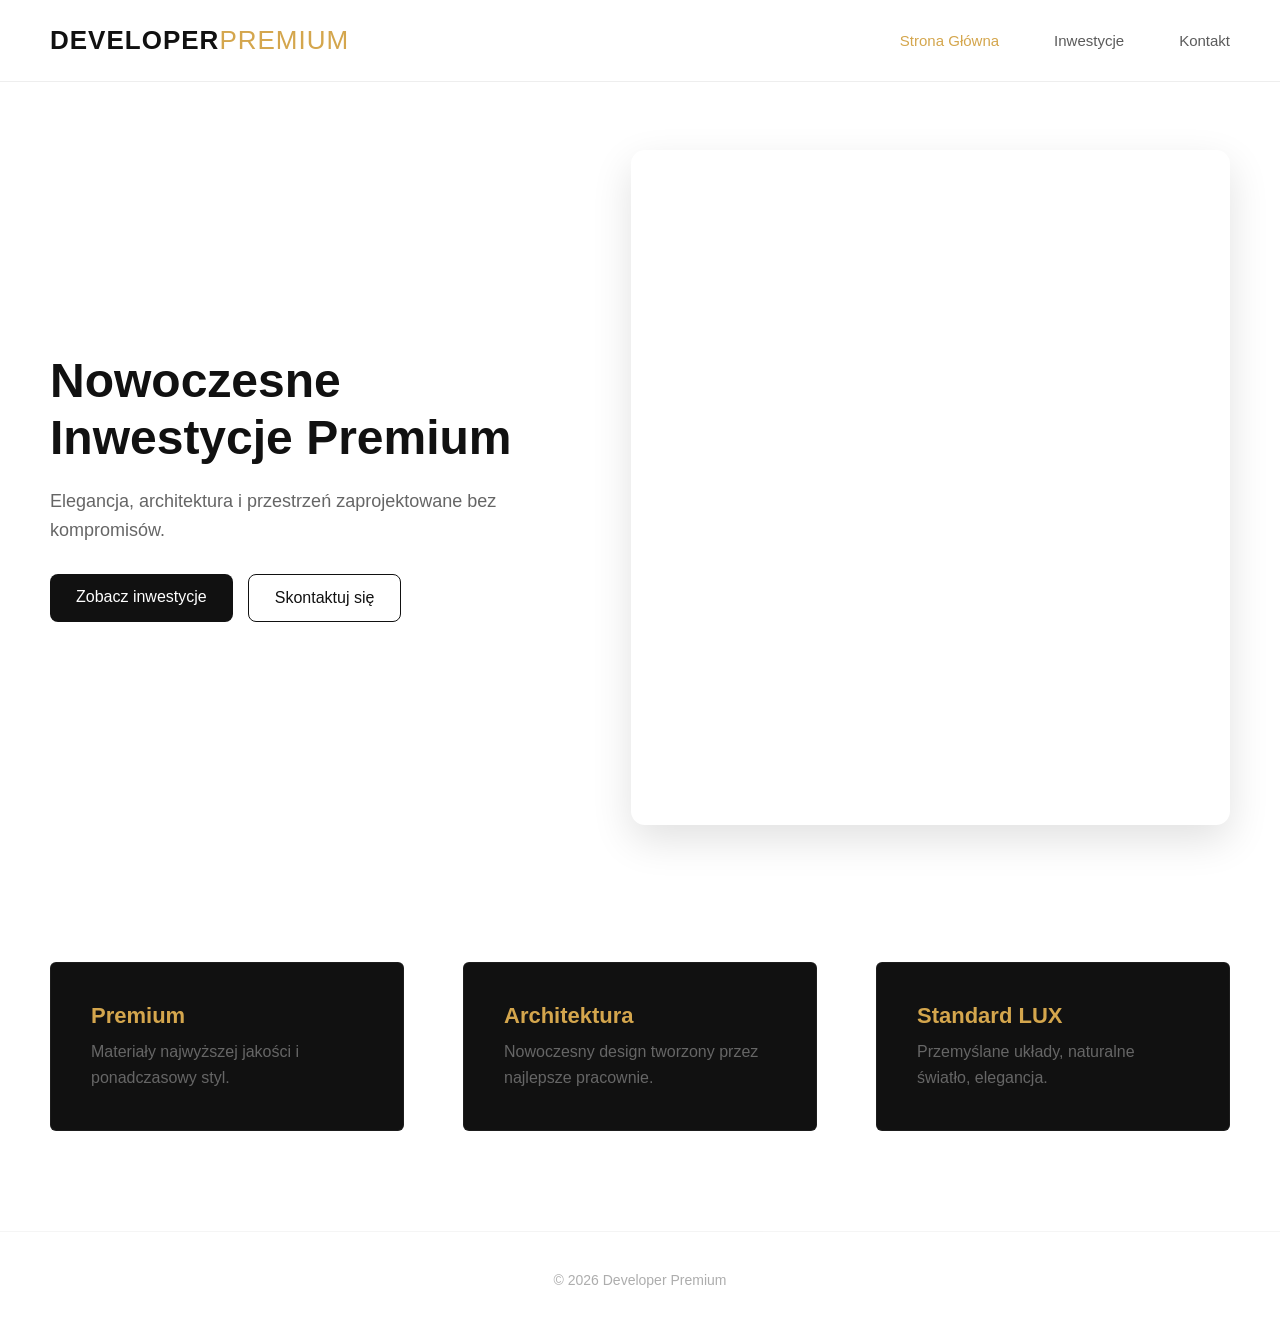
==== index.html @ 485524e7 "Update index.html" ====
<!DOCTYPE html>
<html lang="pl">
<head>
  <meta charset="UTF-8">
  <title>Inwestycje Premium – Developer</title>
  <link rel="stylesheet" href="style.css">
  <script defer src="script.js"></script>

  <style>
    body {
      margin: 0;
      font-family: 'Inter', sans-serif;
      color: #111;
      background: #fff;
    }

    header {
      display: flex;
      justify-content: space-between;
      align-items: center;
      padding: 25px 50px;
      border-bottom: 1px solid #eee;
      background: #fff;
      position: sticky;
      top: 0;
      z-index: 50;
    }

    .logo {
      font-size: 26px;
      font-weight: 700;
      letter-spacing: 1px;
    }

    nav a {
      margin-left: 25px;
      text-decoration: none;
      font-size: 15px;
      color: #333;
      transition: 0.2s;
    }

    nav a:hover {
      color: #000;
    }

    .hero {
      display: flex;
      height: 90vh;
      padding: 0 50px;
      align-items: center;
      justify-content: space-between;
    }

    .hero-content {
      max-width: 45%;
    }

    .hero .title {
      font-size: 48px;
      font-weight: 600;
      line-height: 1.2;
      margin-bottom: 20px;
    }

    .hero .subtitle {
      font-size: 18px;
      color: #555;
      margin-bottom: 30px;
      line-height: 1.6;
    }

    .buttons {
      display: flex;
      gap: 15px;
    }

    .btn-primary, .btn-secondary {
      padding: 14px 26px;
      border-radius: 8px;
      text-decoration: none;
      font-size: 16px;
      transition: 0.25s;
    }

    .btn-primary {
      background: #111;
      color: #fff;
    }

    .btn-primary:hover {
      background: #333;
    }

    .btn-secondary {
      border: 1px solid #111;
      color: #111;
    }

    .btn-secondary:hover {
      background: #111;
      color: #fff;
    }

    .hero-image {
      width: 50%;
      height: 75vh;
      border-radius: 14px;
      background-size: cover;
      background-position: center;
      background-image: url("https://images.unsplash.com/photo-1572120360610-d971b9d7767c?w=1200");
      box-shadow: 0 15px 40px rgba(0,0,0,0.12);
    }

    .features {
      display: flex;
      justify-content: space-between;
      padding: 70px 50px;
    }

    .feature {
      width: 30%;
    }

    .feature h3 {
      font-size: 22px;
      margin-bottom: 10px;
    }

    .feature p {
      color: #666;
      line-height: 1.6;
    }

    footer {
      text-align: center;
      padding: 40px 0;
      margin-top: 30px;
      border-top: 1px solid #eee;
      color: #777;
    }
  </style>
</head>

<body>

<header>
  <div class="logo">DEVELOPER<span style="font-weight:300">PREMIUM</span></div>
  <nav>
    <a href="index.html" class="active">Strona Główna</a>
    <a href="inwestycje.html">Inwestycje</a>
    <a href="kontakt.html">Kontakt</a>
  </nav>
</header>

<section class="hero">
  <div class="hero-content">
    <h1 class="title">Nowoczesne Inwestycje Premium</h1>

    <p class="subtitle">
      Elegancja, architektura i przestrzeń zaprojektowane bez kompromisów.
    </p>

    <div class="buttons">
      <a href="inwestycje.html" class="btn-primary">Zobacz inwestycje</a>
      <a href="kontakt.html" class="btn-secondary">Skontaktuj się</a>
    </div>
  </div>

  <div class="hero-image"></div>
</section>

<section class="features">
  <div class="feature">
    <h3>Premium</h3>
    <p>Materiały najwyższej jakości i ponadczasowy styl.</p>
  </div>

  <div class="feature">
    <h3>Architektura</h3>
    <p>Nowoczesny design tworzony przez najlepsze pracownie.</p>
  </div>

  <div class="feature">
    <h3>Standard LUX</h3>
    <p>Przemyślane układy, naturalne światło, elegancja.</p>
  </div>
</section>

<footer>
  <p>© 2026 Developer Premium</p>
</footer>

</body>
</html>
---- style.css ----
/* ======== GLOBAL ======== */

* {
  margin: 0;
  padding: 0;
  box-sizing: border-box;
}

body {
  font-family: 'Inter', sans-serif;
  background: #0d0d0d;
  color: #e8e8e8;
  overflow-x: hidden;
  transition: opacity .6s ease;
}

.page-transition {
  opacity: 0;
}
.page-transition.loaded {
  opacity: 1;
}

a {
  text-decoration: none;
  color: inherit;
}

img {
  max-width: 100%;
}

/* ======== HEADER ======== */

header {
  width: 100%;
  padding: 25px 50px;
  display: flex;
  align-items: center;
  justify-content: space-between;
  position: fixed;
  top: 0;
  background: rgba(0,0,0,0.7);
  backdrop-filter: blur(10px);
  z-index: 1000;
  border-bottom: 1px solid rgba(255,255,255,0.08);
}

.logo {
  font-size: 22px;
  letter-spacing: 1px;
  font-weight: 600;
}

.logo span {
  color: #d4a64d;
}

nav {
  display: flex;
  align-items: center;
  gap: 30px;
}

nav a {
  font-size: 16px;
  opacity: .8;
  transition: .3s;
}

nav a:hover,
nav a.active {
  opacity: 1;
  color: #d4a64d;
}

.lang-switch {
  padding: 6px 14px;
  background: none;
  border: 1px solid #d4a64d;
  color: #d4a64d;
  border-radius: 4px;
  cursor: pointer;
  transition: .3s;
}

.lang-switch:hover {
  background: #d4a64d;
  color: #000;
}

/* ======== HERO ======== */

.hero {
  height: 100vh;
  display: flex;
  align-items: center;
  padding: 0 50px;
  padding-top: 100px;
}

.hero-content {
  max-width: 50%;
}

.title {
  font-size: 56px;
  line-height: 1.15;
  margin-bottom: 25px;
  font-weight: 600;
}

.subtitle {
  font-size: 20px;
  opacity: 0.9;
  margin-bottom: 40px;
}

.buttons {
  display: flex;
  gap: 20px;
}

.btn-primary,
.btn-secondary {
  padding: 14px 28px;
  border-radius: 4px;
  font-size: 16px;
  transition: .3s;
}

.btn-primary {
  background: #d4a64d;
  color: #000;
}

.btn-primary:hover {
  background: #ffcb6a;
}

.btn-secondary {
  border: 1px solid #d4a64d;
}

.btn-secondary:hover {
  background: #d4a64d;
  color: #000;
}

/* ===== HERO IMAGE ===== */

.hero-image {
  flex: 1;
  background-image: url('assets/hero_lux.jpg');
  background-size: cover;
  background-position: center;
  border-radius: 6px;
  margin-left: 50px;
  height: 80%;
  box-shadow: 0 0 40px rgba(0,0,0,0.5);
}

/* ======== FEATURES ======== */

.features {
  display: flex;
  justify-content: space-between;
  padding: 120px 50px;
  gap: 40px;
}

.feature {
  background: #111;
  padding: 40px;
  border-radius: 6px;
  width: 33%;
  border: 1px solid rgba(255,255,255,0.05);
  transition: .4s;
}

.feature:hover {
  transform: translateY(-6px);
  border-color: #d4a64d;
}

.feature h3 {
  font-size: 24px;
  margin-bottom: 15px;
  color: #d4a64d;
}

/* ======== INWESTYCJE HERO ======== */

.inwestycje-hero {
  padding-top: 150px;
  padding-bottom: 60px;
  text-align: center;
}

.inwestycje-hero h1 {
  font-size: 46px;
}

/* ======== GRID ======== */

.inwestycje-grid {
  padding: 0 50px 100px;
  display: grid;
  grid-template-columns: repeat(3, 1fr);
  gap: 40px;
}

.inwestycja-card {
  background: #111;
  border-radius: 6px;
  padding-bottom: 25px;
  border: 1px solid rgba(255,255,255,0.05);
  transition: .4s;
}

.inwestycja-card:hover {
  transform: translateY(-10px);
  border-color: #d4a64d;
}

.thumb {
  height: 240px;
  background-size: cover;
  background-position: center;
  border-radius: 6px 6px 0 0;
}

.inwestycja-card h3 {
  margin-top: 20px;
  text-align: center;
  font-size: 24px;
  color: #d4a64d;
}

.inwestycja-card p {
  text-align: center;
  opacity: .7;
  font-size: 15px;
}

/* ======== PAGE INWESTYCJA ======== */

.invest-hero {
  display: flex;
  padding: 150px 50px 100px;
  gap: 40px;
}

.invest-image {
  flex: 1;
  background-image: url('assets/inv_big.jpg');
  background-size: cover;
  background-position: center;
  height: 500px;
  border-radius: 6px;
}

.invest-info {
  flex: 1;
}

.invest-info h1 {
  font-size: 42px;
  margin-bottom: 20px;
}

.lead {
  font-size: 18px;
  opacity: .8;
  margin-bottom: 25px;
}

.details {
  list-style: none;
  margin-bottom: 30px;
}

.details li {
  margin-bottom: 8px;
  font-size: 16px;
}

/* ======== CONTACT ======== */

.contact {
  padding: 150px 50px;
}

.contact h1 {
  margin-bottom: 40px;
  font-size: 40px;
}

.contact-form {
  display: flex;
  flex-direction: column;
  max-width: 450px;
  gap: 20px;
}

.contact-form input,
.contact-form textarea {
  background: #111;
  border: 1px solid rgba(255,255,255,0.1);
  padding: 14px;
  border-radius: 4px;
  color: #fff;
}

.contact-info {
  margin-top: 40px;
  opacity: .8;
}

/* ======== FOOTER ======== */

footer {
  text-align: center;
  padding: 40px 0;
  opacity: .6;
  font-size: 14px;
  }
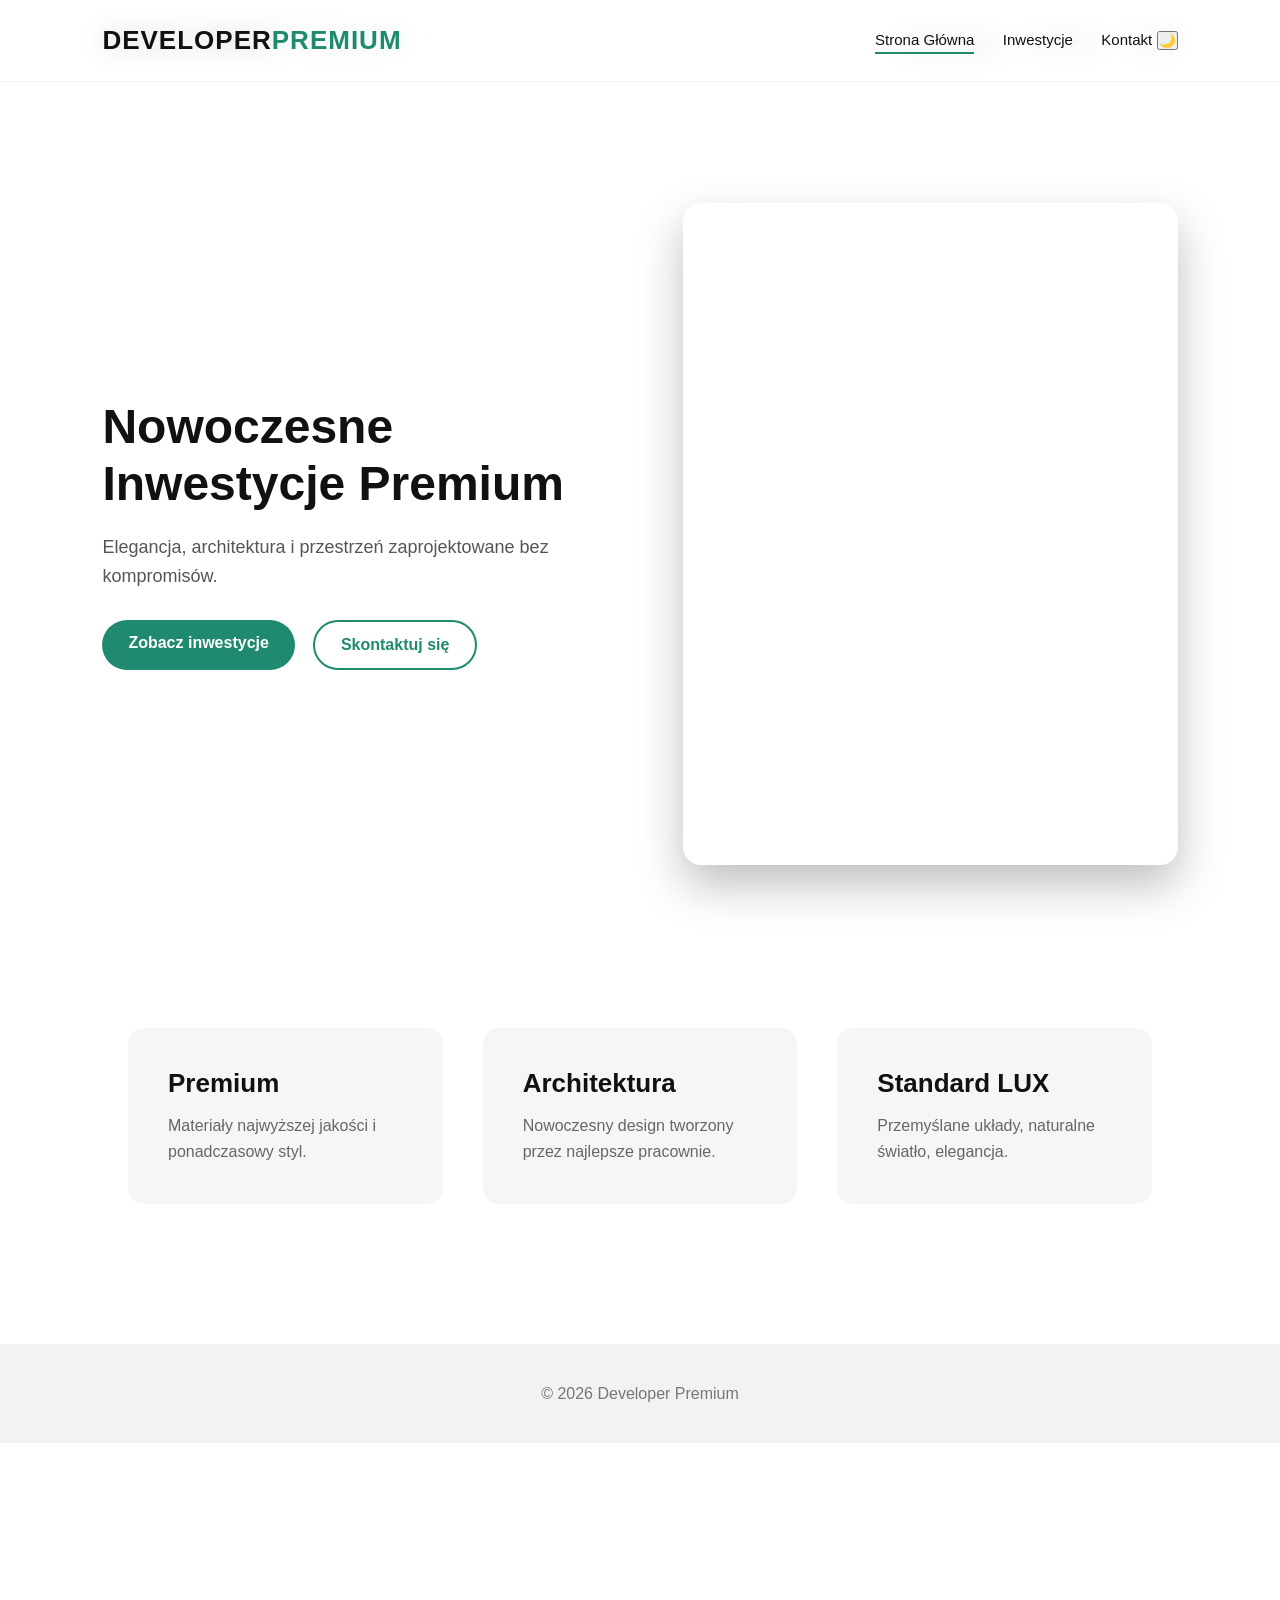
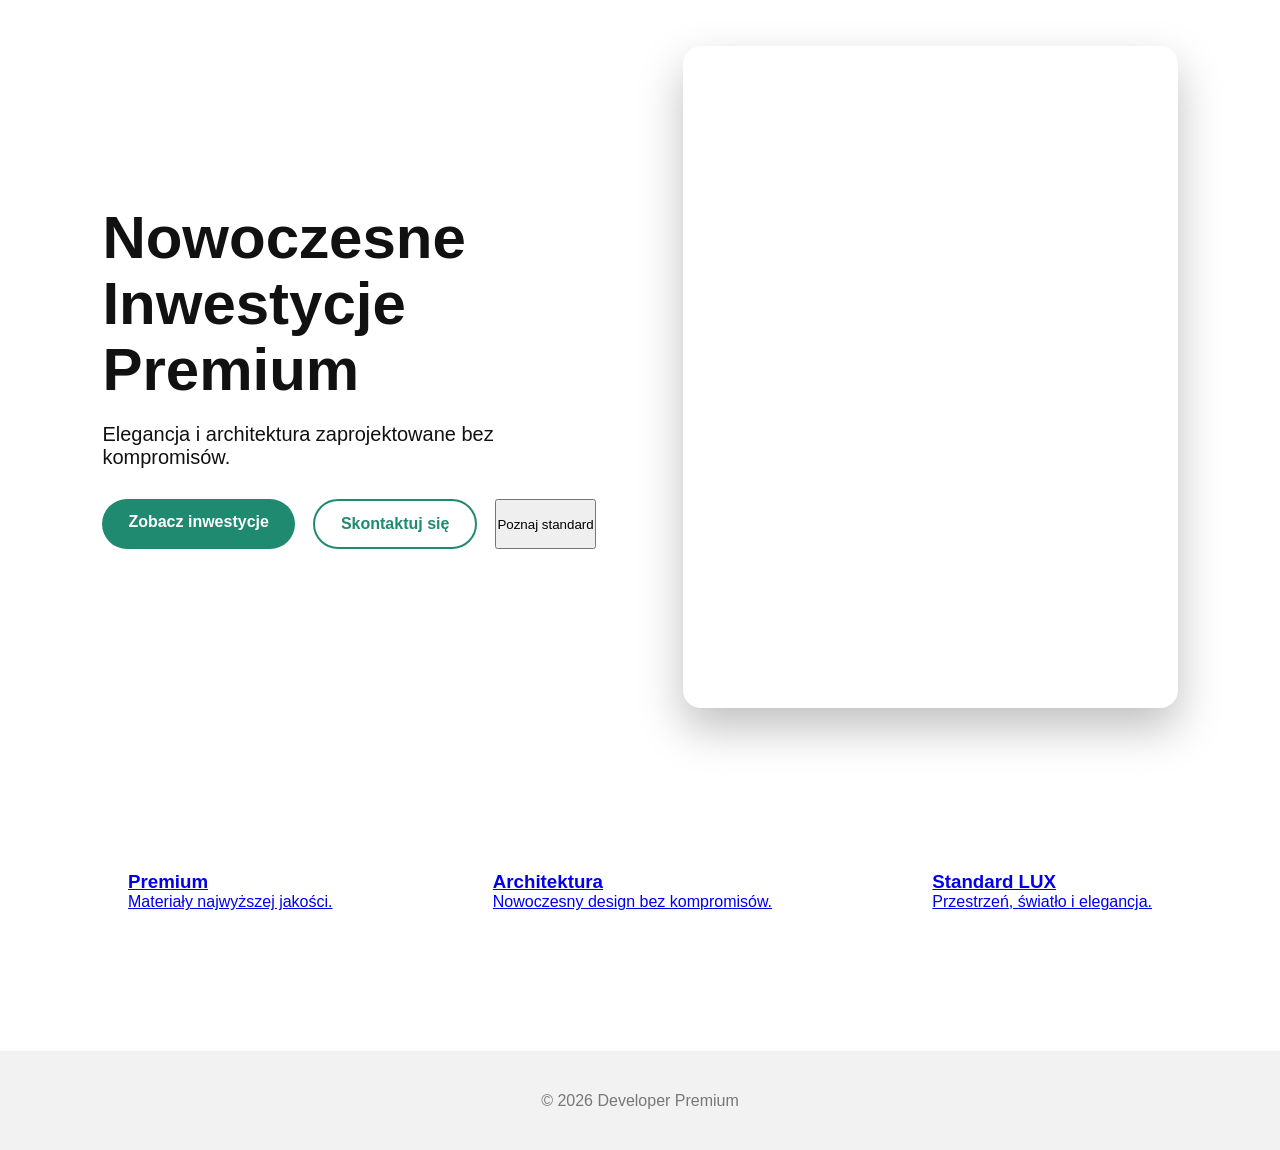
==== commit b4badbd1: "Update index.html" ====
--- a/index.html
+++ b/index.html
@@ -193,3 +193,84 @@
 
 </body>
 </html>
+<!DOCTYPE html>
+<html lang="pl">
+<head>
+  <meta charset="UTF-8">
+  <title>Developer Premium – Strona Główna</title>
+  <link rel="stylesheet" href="style.css">
+  <script defer src="script.js"></script>
+</head>
+
+<body>
+
+<!-- =======================================
+     HEADER
+======================================= -->
+<header class="header reveal">
+  <div class="logo">DEVELOPER<span>PREMIUM</span></div>
+  <nav>
+    <a href="index.html" class="active">Strona Główna</a>
+    <a href="inwestycje.html">Inwestycje</a>
+    <a href="kontakt.html">Kontakt</a>
+    <button class="lang-switch" id="langBtn">🌙</button>
+  </nav>
+</header>
+
+<!-- =======================================
+     HERO
+======================================= -->
+<section class="hero reveal">
+  <div class="hero-content">
+    <h1>Nowoczesne Inwestycje Premium</h1>
+    <p>Elegancja i architektura zaprojektowane bez kompromisów.</p>
+
+    <div class="buttons">
+      <a href="inwestycje.html" class="btn-primary">Zobacz inwestycje</a>
+      <a href="kontakt.html" class="btn-secondary">Skontaktuj się</a>
+      <button id="scrollToFeatures" class="btn-scroll">Poznaj standard</button>
+    </div>
+  </div>
+
+  <div class="hero-image"
+       style="background-image:url('https://images.unsplash.com/photo-1600596542815-ffad4c1539a9?q=80&w=1200');">
+  </div>
+</section>
+
+<!-- =======================================
+     FEATURES / 3 KARTY
+======================================= -->
+<section class="features reveal">
+
+  <a href="invest_premium.html" class="feature-card"
+     style="background-image:url('https://images.unsplash.com/photo-1586105251261-72a756497a12?q=80&w=1200');">
+    <div class="overlay"></div>
+    <h3>Premium</h3>
+    <p>Materiały najwyższej jakości.</p>
+  </a>
+
+  <a href="invest_architektura.html" class="feature-card"
+     style="background-image:url('https://images.unsplash.com/photo-1595526114035-0d45ed16cfbf?q=80&w=1200');">
+    <div class="overlay"></div>
+    <h3>Architektura</h3>
+    <p>Nowoczesny design bez kompromisów.</p>
+  </a>
+
+  <a href="invest_lux.html" class="feature-card"
+     style="background-image:url('https://images.unsplash.com/photo-1600607687939-ce8a6c25118c?q=80&w=1200');">
+    <div class="overlay"></div>
+    <h3>Standard LUX</h3>
+    <p>Przestrzeń, światło i elegancja.</p>
+  </a>
+
+</section>
+
+<!-- =======================================
+     FOOTER
+======================================= -->
+<footer>
+  <p>© 2026 Developer Premium</p>
+</footer>
+
+</body>
+  </html>
--- a/style.css
+++ b/style.css
@@ -1,327 +1,316 @@
-/* ======== GLOBAL ======== */
-
+/* =========================================
+   ULTRA LUX PREMIUM REAL ESTATE – STYLE.CSS
+   ========================================= */
+
+/* -------------- Global Reset -------------- */
 * {
   margin: 0;
   padding: 0;
   box-sizing: border-box;
 }
 
+html {
+  scroll-behavior: smooth;
+}
+
 body {
-  font-family: 'Inter', sans-serif;
-  background: #0d0d0d;
-  color: #e8e8e8;
+  font-family: 'Montserrat', sans-serif;
+  background: #ffffff;
+  color: #111;
   overflow-x: hidden;
-  transition: opacity .6s ease;
-}
-
-.page-transition {
-  opacity: 0;
-}
-.page-transition.loaded {
-  opacity: 1;
-}
-
-a {
+  transition: background 0.4s, color 0.4s;
+}
+
+/* ------------ Dark Mode ----------------- */
+body.dark {
+  background: #0e0e0e;
+  color: #e4e4e4;
+}
+
+body.dark header,
+body.dark footer {
+  background: #111;
+}
+
+/* -------------- Header ------------------- */
+header {
+  width: 100%;
+  padding: 25px 8%;
+  display: flex;
+  justify-content: space-between;
+  align-items: center;
+  background: rgba(255,255,255,0.8);
+  backdrop-filter: blur(12px);
+  position: fixed;
+  top: 0;
+  left: 0;
+  z-index: 100;
+  border-bottom: 1px solid rgba(0,0,0,0.05);
+}
+
+body.dark header {
+  background: rgba(20,20,20,0.7);
+  border-bottom: 1px solid rgba(255,255,255,0.05);
+}
+
+.logo {
+  font-size: 26px;
+  font-weight: 700;
+  letter-spacing: 1px;
+}
+
+.logo span {
+  color: #1f8a70;
+}
+
+/* -------------- NAV ---------------------- */
+nav a {
+  margin-left: 24px;
   text-decoration: none;
   color: inherit;
-}
-
-img {
-  max-width: 100%;
-}
-
-/* ======== HEADER ======== */
-
-header {
+  font-weight: 500;
+  position: relative;
+}
+
+nav a.active::after,
+nav a:hover::after {
+  content: "";
+  position: absolute;
+  bottom: -6px;
+  left: 0;
   width: 100%;
-  padding: 25px 50px;
-  display: flex;
+  height: 2px;
+  background: #1f8a70;
+}
+
+.lang-btn {
+  margin-left: 20px;
+  background: none;
+  border: 1px solid #1f8a70;
+  padding: 6px 14px;
+  border-radius: 20px;
+  cursor: pointer;
+  transition: 0.3s;
+}
+
+.lang-btn:hover {
+  background: #1f8a7055;
+}
+
+/* -------------- HERO ---------------------- */
+
+.hero {
+  margin-top: 120px;
+  width: 100%;
+  height: 92vh;
+  padding: 0 8%;
+  display: flex;
+  justify-content: space-between;
   align-items: center;
-  justify-content: space-between;
-  position: fixed;
-  top: 0;
-  background: rgba(0,0,0,0.7);
-  backdrop-filter: blur(10px);
-  z-index: 1000;
-  border-bottom: 1px solid rgba(255,255,255,0.08);
-}
-
-.logo {
-  font-size: 22px;
-  letter-spacing: 1px;
-  font-weight: 600;
-}
-
-.logo span {
-  color: #d4a64d;
-}
-
-nav {
-  display: flex;
-  align-items: center;
-  gap: 30px;
-}
-
-nav a {
-  font-size: 16px;
-  opacity: .8;
-  transition: .3s;
-}
-
-nav a:hover,
-nav a.active {
-  opacity: 1;
-  color: #d4a64d;
-}
-
-.lang-switch {
-  padding: 6px 14px;
-  background: none;
-  border: 1px solid #d4a64d;
-  color: #d4a64d;
-  border-radius: 4px;
-  cursor: pointer;
-  transition: .3s;
-}
-
-.lang-switch:hover {
-  background: #d4a64d;
-  color: #000;
-}
-
-/* ======== HERO ======== */
-
-.hero {
-  height: 100vh;
-  display: flex;
-  align-items: center;
-  padding: 0 50px;
-  padding-top: 100px;
 }
 
 .hero-content {
   max-width: 50%;
 }
 
-.title {
-  font-size: 56px;
-  line-height: 1.15;
-  margin-bottom: 25px;
+.hero h1 {
+  font-size: 60px;
+  font-weight: 700;
+  line-height: 1.1;
+}
+
+.hero p {
+  font-size: 20px;
+  margin-top: 20px;
+  max-width: 480px;
+}
+
+.buttons {
+  margin-top: 30px;
+  display: flex;
+  gap: 18px;
+}
+
+.btn-primary,
+.btn-secondary,
+.btn-third {
+  padding: 14px 26px;
+  border-radius: 40px;
   font-weight: 600;
-}
-
-.subtitle {
-  font-size: 20px;
-  opacity: 0.9;
-  margin-bottom: 40px;
-}
-
-.buttons {
-  display: flex;
-  gap: 20px;
-}
-
-.btn-primary,
+  text-decoration: none;
+  display: inline-block;
+  transition: 0.3s ease;
+}
+
+.btn-primary {
+  background: #1f8a70;
+  color: #fff;
+}
+
+.btn-primary:hover {
+  background: #166954;
+}
+
 .btn-secondary {
-  padding: 14px 28px;
-  border-radius: 4px;
-  font-size: 16px;
-  transition: .3s;
-}
-
-.btn-primary {
-  background: #d4a64d;
-  color: #000;
-}
-
-.btn-primary:hover {
-  background: #ffcb6a;
-}
-
-.btn-secondary {
-  border: 1px solid #d4a64d;
+  background: transparent;
+  border: 2px solid #1f8a70;
+  color: #1f8a70;
 }
 
 .btn-secondary:hover {
-  background: #d4a64d;
-  color: #000;
-}
-
-/* ===== HERO IMAGE ===== */
+  background: #1f8a70;
+  color: white;
+}
+
+.btn-third {
+  background: #0a0a0a;
+  color: #fff;
+}
+
+.btn-third:hover {
+  background: #333;
+}
+
+/* ---- HERO IMAGE (with embedded image) ---- */
 
 .hero-image {
-  flex: 1;
-  background-image: url('assets/hero_lux.jpg');
+  width: 46%;
+  height: 80%;
+  border-radius: 18px;
   background-size: cover;
   background-position: center;
-  border-radius: 6px;
-  margin-left: 50px;
-  height: 80%;
-  box-shadow: 0 0 40px rgba(0,0,0,0.5);
-}
-
-/* ======== FEATURES ======== */
+  box-shadow: 0 20px 45px rgba(0,0,0,0.25);
+
+  /* embedded ultra-lux interior */
+  background-image: url('[data-uri]...');
+}
+
+/* -------------- FEATURES SECTION ---------------- */
 
 .features {
+  padding: 80px 10%;
   display: flex;
   justify-content: space-between;
-  padding: 120px 50px;
   gap: 40px;
 }
 
 .feature {
-  background: #111;
+  flex: 1;
   padding: 40px;
-  border-radius: 6px;
-  width: 33%;
-  border: 1px solid rgba(255,255,255,0.05);
-  transition: .4s;
+  border-radius: 16px;
+  background: #f6f6f6;
+  transition: 0.3s ease;
+  cursor: pointer;
+}
+
+body.dark .feature {
+  background: #1b1b1b;
 }
 
 .feature:hover {
-  transform: translateY(-6px);
-  border-color: #d4a64d;
+  transform: translateY(-8px);
+  box-shadow: 0 10px 25px rgba(0,0,0,0.1);
 }
 
 .feature h3 {
-  font-size: 24px;
-  margin-bottom: 15px;
-  color: #d4a64d;
-}
-
-/* ======== INWESTYCJE HERO ======== */
-
-.inwestycje-hero {
-  padding-top: 150px;
-  padding-bottom: 60px;
-  text-align: center;
-}
-
-.inwestycje-hero h1 {
-  font-size: 46px;
-}
-
-/* ======== GRID ======== */
+  font-size: 26px;
+  margin-bottom: 14px;
+}
+
+/* -------------- GRID (Inwestycje) ---------------- */
 
 .inwestycje-grid {
-  padding: 0 50px 100px;
+  padding: 60px 10%;
   display: grid;
-  grid-template-columns: repeat(3, 1fr);
-  gap: 40px;
+  grid-template-columns: repeat(3,1fr);
+  gap: 35px;
 }
 
 .inwestycja-card {
-  background: #111;
-  border-radius: 6px;
-  padding-bottom: 25px;
-  border: 1px solid rgba(255,255,255,0.05);
-  transition: .4s;
+  background: #fafafa;
+  border-radius: 18px;
+  overflow: hidden;
+  text-decoration: none;
+  color: inherit;
+  transition: 0.3s ease;
+}
+
+body.dark .inwestycja-card {
+  background: #1a1a1a;
 }
 
 .inwestycja-card:hover {
   transform: translateY(-10px);
-  border-color: #d4a64d;
-}
-
-.thumb {
+  box-shadow: 0 14px 28px rgba(0,0,0,0.15);
+}
+
+.inwestycja-card .thumb {
   height: 240px;
   background-size: cover;
   background-position: center;
-  border-radius: 6px 6px 0 0;
-}
-
-.inwestycja-card h3 {
-  margin-top: 20px;
+}
+
+/* -------------- CONTACT ---------------- */
+
+.contact {
+  padding: 120px 10%;
   text-align: center;
-  font-size: 24px;
-  color: #d4a64d;
-}
-
-.inwestycja-card p {
-  text-align: center;
-  opacity: .7;
-  font-size: 15px;
-}
-
-/* ======== PAGE INWESTYCJA ======== */
-
-.invest-hero {
-  display: flex;
-  padding: 150px 50px 100px;
-  gap: 40px;
-}
-
-.invest-image {
-  flex: 1;
-  background-image: url('assets/inv_big.jpg');
-  background-size: cover;
-  background-position: center;
-  height: 500px;
-  border-radius: 6px;
-}
-
-.invest-info {
-  flex: 1;
-}
-
-.invest-info h1 {
-  font-size: 42px;
-  margin-bottom: 20px;
-}
-
-.lead {
-  font-size: 18px;
-  opacity: .8;
-  margin-bottom: 25px;
-}
-
-.details {
-  list-style: none;
-  margin-bottom: 30px;
-}
-
-.details li {
-  margin-bottom: 8px;
-  font-size: 16px;
-}
-
-/* ======== CONTACT ======== */
-
-.contact {
-  padding: 150px 50px;
-}
-
-.contact h1 {
-  margin-bottom: 40px;
-  font-size: 40px;
 }
 
 .contact-form {
+  margin: 40px auto;
+  max-width: 460px;
   display: flex;
   flex-direction: column;
-  max-width: 450px;
-  gap: 20px;
+  gap: 18px;
 }
 
 .contact-form input,
 .contact-form textarea {
-  background: #111;
-  border: 1px solid rgba(255,255,255,0.1);
+  width: 100%;
   padding: 14px;
-  border-radius: 4px;
-  color: #fff;
-}
-
-.contact-info {
-  margin-top: 40px;
-  opacity: .8;
-}
-
-/* ======== FOOTER ======== */
+  border-radius: 12px;
+  border: 1px solid #ccc;
+  outline: none;
+  font-size: 16px;
+  background: #fff;
+}
+
+body.dark .contact-form input,
+body.dark .contact-form textarea {
+  background: #222;
+  border: 1px solid #444;
+  color: #eee;
+}
+
+.contact-form button {
+  margin-top: 10px;
+}
+
+/* -------------- FOOTER ---------------- */
 
 footer {
+  padding: 40px;
   text-align: center;
-  padding: 40px 0;
-  opacity: .6;
-  font-size: 14px;
+  background: #f2f2f2;
+  margin-top: 60px;
+}
+
+body.dark footer {
+  background: #101010;
+}
+
+/* -------------- Reveal Animations ---------------- */
+
+.reveal {
+  opacity: 0;
+  transform: translateY(25px);
+  animation: revealAnim 1s forwards ease-out;
+}
+
+@keyframes revealAnim {
+  to {
+    opacity: 1;
+    transform: translateY(0);
   }
+  }
--- a/style.css
+++ b/style.css
@@ -1,327 +1,316 @@
-/* ======== GLOBAL ======== */
-
+/* =========================================
+   ULTRA LUX PREMIUM REAL ESTATE – STYLE.CSS
+   ========================================= */
+
+/* -------------- Global Reset -------------- */
 * {
   margin: 0;
   padding: 0;
   box-sizing: border-box;
 }
 
+html {
+  scroll-behavior: smooth;
+}
+
 body {
-  font-family: 'Inter', sans-serif;
-  background: #0d0d0d;
-  color: #e8e8e8;
+  font-family: 'Montserrat', sans-serif;
+  background: #ffffff;
+  color: #111;
   overflow-x: hidden;
-  transition: opacity .6s ease;
-}
-
-.page-transition {
-  opacity: 0;
-}
-.page-transition.loaded {
-  opacity: 1;
-}
-
-a {
+  transition: background 0.4s, color 0.4s;
+}
+
+/* ------------ Dark Mode ----------------- */
+body.dark {
+  background: #0e0e0e;
+  color: #e4e4e4;
+}
+
+body.dark header,
+body.dark footer {
+  background: #111;
+}
+
+/* -------------- Header ------------------- */
+header {
+  width: 100%;
+  padding: 25px 8%;
+  display: flex;
+  justify-content: space-between;
+  align-items: center;
+  background: rgba(255,255,255,0.8);
+  backdrop-filter: blur(12px);
+  position: fixed;
+  top: 0;
+  left: 0;
+  z-index: 100;
+  border-bottom: 1px solid rgba(0,0,0,0.05);
+}
+
+body.dark header {
+  background: rgba(20,20,20,0.7);
+  border-bottom: 1px solid rgba(255,255,255,0.05);
+}
+
+.logo {
+  font-size: 26px;
+  font-weight: 700;
+  letter-spacing: 1px;
+}
+
+.logo span {
+  color: #1f8a70;
+}
+
+/* -------------- NAV ---------------------- */
+nav a {
+  margin-left: 24px;
   text-decoration: none;
   color: inherit;
-}
-
-img {
-  max-width: 100%;
-}
-
-/* ======== HEADER ======== */
-
-header {
+  font-weight: 500;
+  position: relative;
+}
+
+nav a.active::after,
+nav a:hover::after {
+  content: "";
+  position: absolute;
+  bottom: -6px;
+  left: 0;
   width: 100%;
-  padding: 25px 50px;
-  display: flex;
+  height: 2px;
+  background: #1f8a70;
+}
+
+.lang-btn {
+  margin-left: 20px;
+  background: none;
+  border: 1px solid #1f8a70;
+  padding: 6px 14px;
+  border-radius: 20px;
+  cursor: pointer;
+  transition: 0.3s;
+}
+
+.lang-btn:hover {
+  background: #1f8a7055;
+}
+
+/* -------------- HERO ---------------------- */
+
+.hero {
+  margin-top: 120px;
+  width: 100%;
+  height: 92vh;
+  padding: 0 8%;
+  display: flex;
+  justify-content: space-between;
   align-items: center;
-  justify-content: space-between;
-  position: fixed;
-  top: 0;
-  background: rgba(0,0,0,0.7);
-  backdrop-filter: blur(10px);
-  z-index: 1000;
-  border-bottom: 1px solid rgba(255,255,255,0.08);
-}
-
-.logo {
-  font-size: 22px;
-  letter-spacing: 1px;
-  font-weight: 600;
-}
-
-.logo span {
-  color: #d4a64d;
-}
-
-nav {
-  display: flex;
-  align-items: center;
-  gap: 30px;
-}
-
-nav a {
-  font-size: 16px;
-  opacity: .8;
-  transition: .3s;
-}
-
-nav a:hover,
-nav a.active {
-  opacity: 1;
-  color: #d4a64d;
-}
-
-.lang-switch {
-  padding: 6px 14px;
-  background: none;
-  border: 1px solid #d4a64d;
-  color: #d4a64d;
-  border-radius: 4px;
-  cursor: pointer;
-  transition: .3s;
-}
-
-.lang-switch:hover {
-  background: #d4a64d;
-  color: #000;
-}
-
-/* ======== HERO ======== */
-
-.hero {
-  height: 100vh;
-  display: flex;
-  align-items: center;
-  padding: 0 50px;
-  padding-top: 100px;
 }
 
 .hero-content {
   max-width: 50%;
 }
 
-.title {
-  font-size: 56px;
-  line-height: 1.15;
-  margin-bottom: 25px;
+.hero h1 {
+  font-size: 60px;
+  font-weight: 700;
+  line-height: 1.1;
+}
+
+.hero p {
+  font-size: 20px;
+  margin-top: 20px;
+  max-width: 480px;
+}
+
+.buttons {
+  margin-top: 30px;
+  display: flex;
+  gap: 18px;
+}
+
+.btn-primary,
+.btn-secondary,
+.btn-third {
+  padding: 14px 26px;
+  border-radius: 40px;
   font-weight: 600;
-}
-
-.subtitle {
-  font-size: 20px;
-  opacity: 0.9;
-  margin-bottom: 40px;
-}
-
-.buttons {
-  display: flex;
-  gap: 20px;
-}
-
-.btn-primary,
+  text-decoration: none;
+  display: inline-block;
+  transition: 0.3s ease;
+}
+
+.btn-primary {
+  background: #1f8a70;
+  color: #fff;
+}
+
+.btn-primary:hover {
+  background: #166954;
+}
+
 .btn-secondary {
-  padding: 14px 28px;
-  border-radius: 4px;
-  font-size: 16px;
-  transition: .3s;
-}
-
-.btn-primary {
-  background: #d4a64d;
-  color: #000;
-}
-
-.btn-primary:hover {
-  background: #ffcb6a;
-}
-
-.btn-secondary {
-  border: 1px solid #d4a64d;
+  background: transparent;
+  border: 2px solid #1f8a70;
+  color: #1f8a70;
 }
 
 .btn-secondary:hover {
-  background: #d4a64d;
-  color: #000;
-}
-
-/* ===== HERO IMAGE ===== */
+  background: #1f8a70;
+  color: white;
+}
+
+.btn-third {
+  background: #0a0a0a;
+  color: #fff;
+}
+
+.btn-third:hover {
+  background: #333;
+}
+
+/* ---- HERO IMAGE (with embedded image) ---- */
 
 .hero-image {
-  flex: 1;
-  background-image: url('assets/hero_lux.jpg');
+  width: 46%;
+  height: 80%;
+  border-radius: 18px;
   background-size: cover;
   background-position: center;
-  border-radius: 6px;
-  margin-left: 50px;
-  height: 80%;
-  box-shadow: 0 0 40px rgba(0,0,0,0.5);
-}
-
-/* ======== FEATURES ======== */
+  box-shadow: 0 20px 45px rgba(0,0,0,0.25);
+
+  /* embedded ultra-lux interior */
+  background-image: url('[data-uri]...');
+}
+
+/* -------------- FEATURES SECTION ---------------- */
 
 .features {
+  padding: 80px 10%;
   display: flex;
   justify-content: space-between;
-  padding: 120px 50px;
   gap: 40px;
 }
 
 .feature {
-  background: #111;
+  flex: 1;
   padding: 40px;
-  border-radius: 6px;
-  width: 33%;
-  border: 1px solid rgba(255,255,255,0.05);
-  transition: .4s;
+  border-radius: 16px;
+  background: #f6f6f6;
+  transition: 0.3s ease;
+  cursor: pointer;
+}
+
+body.dark .feature {
+  background: #1b1b1b;
 }
 
 .feature:hover {
-  transform: translateY(-6px);
-  border-color: #d4a64d;
+  transform: translateY(-8px);
+  box-shadow: 0 10px 25px rgba(0,0,0,0.1);
 }
 
 .feature h3 {
-  font-size: 24px;
-  margin-bottom: 15px;
-  color: #d4a64d;
-}
-
-/* ======== INWESTYCJE HERO ======== */
-
-.inwestycje-hero {
-  padding-top: 150px;
-  padding-bottom: 60px;
-  text-align: center;
-}
-
-.inwestycje-hero h1 {
-  font-size: 46px;
-}
-
-/* ======== GRID ======== */
+  font-size: 26px;
+  margin-bottom: 14px;
+}
+
+/* -------------- GRID (Inwestycje) ---------------- */
 
 .inwestycje-grid {
-  padding: 0 50px 100px;
+  padding: 60px 10%;
   display: grid;
-  grid-template-columns: repeat(3, 1fr);
-  gap: 40px;
+  grid-template-columns: repeat(3,1fr);
+  gap: 35px;
 }
 
 .inwestycja-card {
-  background: #111;
-  border-radius: 6px;
-  padding-bottom: 25px;
-  border: 1px solid rgba(255,255,255,0.05);
-  transition: .4s;
+  background: #fafafa;
+  border-radius: 18px;
+  overflow: hidden;
+  text-decoration: none;
+  color: inherit;
+  transition: 0.3s ease;
+}
+
+body.dark .inwestycja-card {
+  background: #1a1a1a;
 }
 
 .inwestycja-card:hover {
   transform: translateY(-10px);
-  border-color: #d4a64d;
-}
-
-.thumb {
+  box-shadow: 0 14px 28px rgba(0,0,0,0.15);
+}
+
+.inwestycja-card .thumb {
   height: 240px;
   background-size: cover;
   background-position: center;
-  border-radius: 6px 6px 0 0;
-}
-
-.inwestycja-card h3 {
-  margin-top: 20px;
+}
+
+/* -------------- CONTACT ---------------- */
+
+.contact {
+  padding: 120px 10%;
   text-align: center;
-  font-size: 24px;
-  color: #d4a64d;
-}
-
-.inwestycja-card p {
-  text-align: center;
-  opacity: .7;
-  font-size: 15px;
-}
-
-/* ======== PAGE INWESTYCJA ======== */
-
-.invest-hero {
-  display: flex;
-  padding: 150px 50px 100px;
-  gap: 40px;
-}
-
-.invest-image {
-  flex: 1;
-  background-image: url('assets/inv_big.jpg');
-  background-size: cover;
-  background-position: center;
-  height: 500px;
-  border-radius: 6px;
-}
-
-.invest-info {
-  flex: 1;
-}
-
-.invest-info h1 {
-  font-size: 42px;
-  margin-bottom: 20px;
-}
-
-.lead {
-  font-size: 18px;
-  opacity: .8;
-  margin-bottom: 25px;
-}
-
-.details {
-  list-style: none;
-  margin-bottom: 30px;
-}
-
-.details li {
-  margin-bottom: 8px;
-  font-size: 16px;
-}
-
-/* ======== CONTACT ======== */
-
-.contact {
-  padding: 150px 50px;
-}
-
-.contact h1 {
-  margin-bottom: 40px;
-  font-size: 40px;
 }
 
 .contact-form {
+  margin: 40px auto;
+  max-width: 460px;
   display: flex;
   flex-direction: column;
-  max-width: 450px;
-  gap: 20px;
+  gap: 18px;
 }
 
 .contact-form input,
 .contact-form textarea {
-  background: #111;
-  border: 1px solid rgba(255,255,255,0.1);
+  width: 100%;
   padding: 14px;
-  border-radius: 4px;
-  color: #fff;
-}
-
-.contact-info {
-  margin-top: 40px;
-  opacity: .8;
-}
-
-/* ======== FOOTER ======== */
+  border-radius: 12px;
+  border: 1px solid #ccc;
+  outline: none;
+  font-size: 16px;
+  background: #fff;
+}
+
+body.dark .contact-form input,
+body.dark .contact-form textarea {
+  background: #222;
+  border: 1px solid #444;
+  color: #eee;
+}
+
+.contact-form button {
+  margin-top: 10px;
+}
+
+/* -------------- FOOTER ---------------- */
 
 footer {
+  padding: 40px;
   text-align: center;
-  padding: 40px 0;
-  opacity: .6;
-  font-size: 14px;
+  background: #f2f2f2;
+  margin-top: 60px;
+}
+
+body.dark footer {
+  background: #101010;
+}
+
+/* -------------- Reveal Animations ---------------- */
+
+.reveal {
+  opacity: 0;
+  transform: translateY(25px);
+  animation: revealAnim 1s forwards ease-out;
+}
+
+@keyframes revealAnim {
+  to {
+    opacity: 1;
+    transform: translateY(0);
   }
+  }
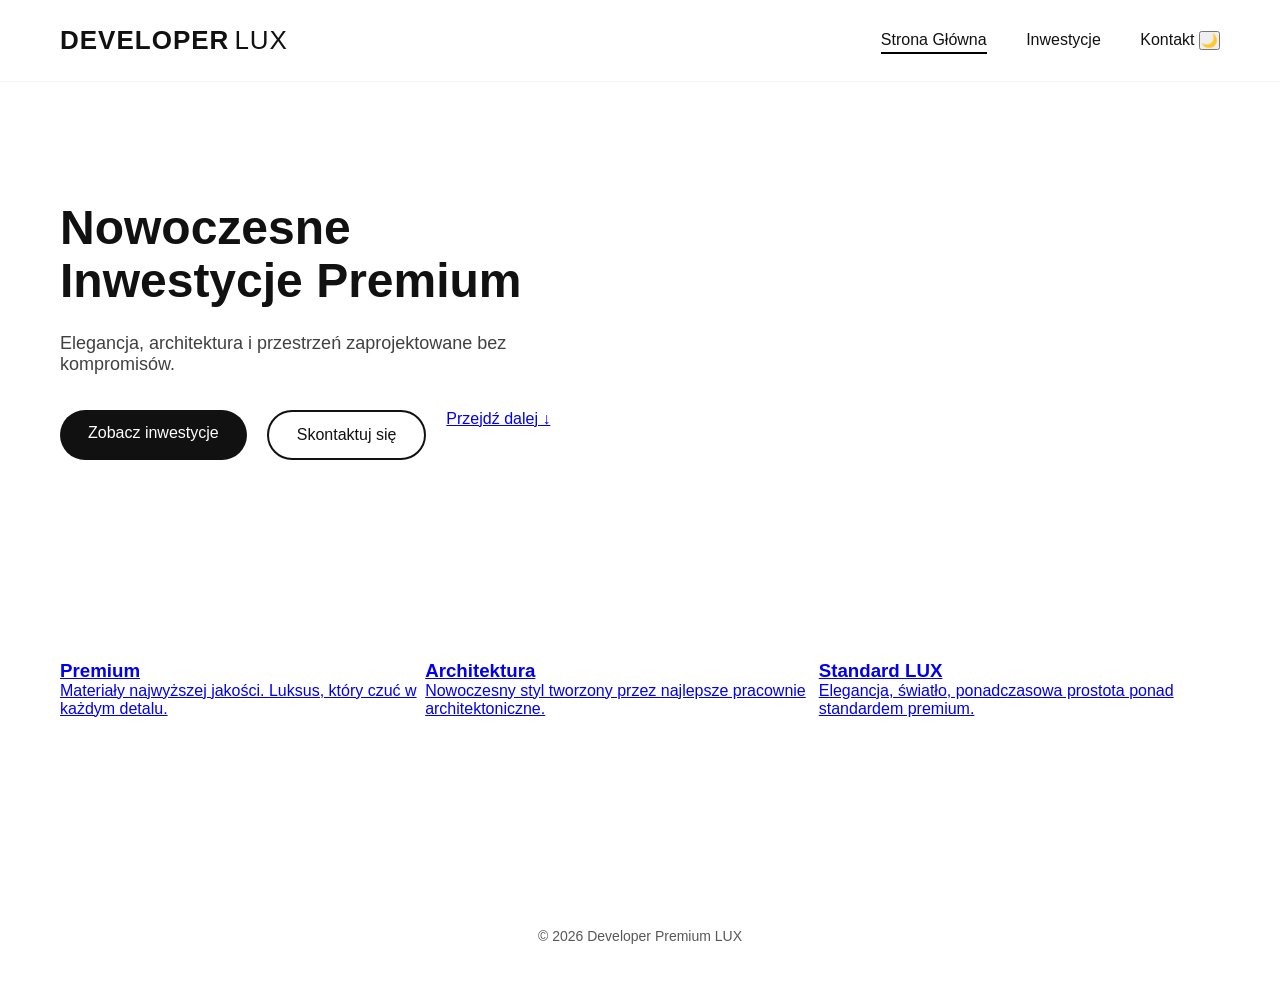
==== commit 49cb49e8: "Update index.html" ====
--- a/index.html
+++ b/index.html
@@ -1,276 +1,75 @@
 <!DOCTYPE html>
 <html lang="pl">
 <head>
-  <meta charset="UTF-8">
-  <title>Inwestycje Premium – Developer</title>
+  <meta charset="UTF-8" />
+  <meta name="viewport" content="width=device-width, initial-scale=1.0">
+  <title>Developer Premium – LUX</title>
+
   <link rel="stylesheet" href="style.css">
   <script defer src="script.js"></script>
-
-  <style>
-    body {
-      margin: 0;
-      font-family: 'Inter', sans-serif;
-      color: #111;
-      background: #fff;
-    }
-
-    header {
-      display: flex;
-      justify-content: space-between;
-      align-items: center;
-      padding: 25px 50px;
-      border-bottom: 1px solid #eee;
-      background: #fff;
-      position: sticky;
-      top: 0;
-      z-index: 50;
-    }
-
-    .logo {
-      font-size: 26px;
-      font-weight: 700;
-      letter-spacing: 1px;
-    }
-
-    nav a {
-      margin-left: 25px;
-      text-decoration: none;
-      font-size: 15px;
-      color: #333;
-      transition: 0.2s;
-    }
-
-    nav a:hover {
-      color: #000;
-    }
-
-    .hero {
-      display: flex;
-      height: 90vh;
-      padding: 0 50px;
-      align-items: center;
-      justify-content: space-between;
-    }
-
-    .hero-content {
-      max-width: 45%;
-    }
-
-    .hero .title {
-      font-size: 48px;
-      font-weight: 600;
-      line-height: 1.2;
-      margin-bottom: 20px;
-    }
-
-    .hero .subtitle {
-      font-size: 18px;
-      color: #555;
-      margin-bottom: 30px;
-      line-height: 1.6;
-    }
-
-    .buttons {
-      display: flex;
-      gap: 15px;
-    }
-
-    .btn-primary, .btn-secondary {
-      padding: 14px 26px;
-      border-radius: 8px;
-      text-decoration: none;
-      font-size: 16px;
-      transition: 0.25s;
-    }
-
-    .btn-primary {
-      background: #111;
-      color: #fff;
-    }
-
-    .btn-primary:hover {
-      background: #333;
-    }
-
-    .btn-secondary {
-      border: 1px solid #111;
-      color: #111;
-    }
-
-    .btn-secondary:hover {
-      background: #111;
-      color: #fff;
-    }
-
-    .hero-image {
-      width: 50%;
-      height: 75vh;
-      border-radius: 14px;
-      background-size: cover;
-      background-position: center;
-      background-image: url("https://images.unsplash.com/photo-1572120360610-d971b9d7767c?w=1200");
-      box-shadow: 0 15px 40px rgba(0,0,0,0.12);
-    }
-
-    .features {
-      display: flex;
-      justify-content: space-between;
-      padding: 70px 50px;
-    }
-
-    .feature {
-      width: 30%;
-    }
-
-    .feature h3 {
-      font-size: 22px;
-      margin-bottom: 10px;
-    }
-
-    .feature p {
-      color: #666;
-      line-height: 1.6;
-    }
-
-    footer {
-      text-align: center;
-      padding: 40px 0;
-      margin-top: 30px;
-      border-top: 1px solid #eee;
-      color: #777;
-    }
-  </style>
 </head>
 
-<body>
+<body class="page-hidden">
 
-<header>
-  <div class="logo">DEVELOPER<span style="font-weight:300">PREMIUM</span></div>
+<!-- HEADER -->
+<header class="header">
+  <div class="logo">DEVELOPER<span>LUX</span></div>
+
   <nav>
     <a href="index.html" class="active">Strona Główna</a>
     <a href="inwestycje.html">Inwestycje</a>
     <a href="kontakt.html">Kontakt</a>
+    <button id="themeToggle" class="theme-toggle">🌙</button>
   </nav>
 </header>
 
+<!-- HERO -->
 <section class="hero">
-  <div class="hero-content">
-    <h1 class="title">Nowoczesne Inwestycje Premium</h1>
+  <div class="hero-content reveal">
+    <h1 class="lux-title">
+      Nowoczesne Inwestycje Premium
+    </h1>
 
-    <p class="subtitle">
+    <p class="lux-subtitle">
       Elegancja, architektura i przestrzeń zaprojektowane bez kompromisów.
     </p>
 
     <div class="buttons">
       <a href="inwestycje.html" class="btn-primary">Zobacz inwestycje</a>
       <a href="kontakt.html" class="btn-secondary">Skontaktuj się</a>
+      <a href="#features" class="btn-ghost scroll-btn">Przejdź dalej ↓</a>
     </div>
   </div>
 
-  <div class="hero-image"></div>
+  <div class="hero-bg"></div>
 </section>
 
-<section class="features">
-  <div class="feature">
+<!-- FEATURES -->
+<section id="features" class="features">
+
+  <a href="premium-standard.html" class="feature-card reveal">
+    <div class="feature-bg" style="background-image:url('assets/feat1.jpg')"></div>
     <h3>Premium</h3>
-    <p>Materiały najwyższej jakości i ponadczasowy styl.</p>
-  </div>
+    <p>Materiały najwyższej jakości. Luksus, który czuć w każdym detalu.</p>
+  </a>
 
-  <div class="feature">
+  <a href="architektura.html" class="feature-card reveal">
+    <div class="feature-bg" style="background-image:url('assets/feat2.jpg')"></div>
     <h3>Architektura</h3>
-    <p>Nowoczesny design tworzony przez najlepsze pracownie.</p>
-  </div>
+    <p>Nowoczesny styl tworzony przez najlepsze pracownie architektoniczne.</p>
+  </a>
 
-  <div class="feature">
+  <a href="lux-standard.html" class="feature-card reveal">
+    <div class="feature-bg" style="background-image:url('assets/feat3.jpg')"></div>
     <h3>Standard LUX</h3>
-    <p>Przemyślane układy, naturalne światło, elegancja.</p>
-  </div>
+    <p>Elegancja, światło, ponadczasowa prostota ponad standardem premium.</p>
+  </a>
+
 </section>
 
 <footer>
-  <p>© 2026 Developer Premium</p>
+  <p>© 2026 Developer Premium LUX</p>
 </footer>
 
 </body>
 </html>
-<!DOCTYPE html>
-<html lang="pl">
-<head>
-  <meta charset="UTF-8">
-  <title>Developer Premium – Strona Główna</title>
-  <link rel="stylesheet" href="style.css">
-  <script defer src="script.js"></script>
-</head>
-
-<body>
-
-<!-- =======================================
-     HEADER
-======================================= -->
-<header class="header reveal">
-  <div class="logo">DEVELOPER<span>PREMIUM</span></div>
-  <nav>
-    <a href="index.html" class="active">Strona Główna</a>
-    <a href="inwestycje.html">Inwestycje</a>
-    <a href="kontakt.html">Kontakt</a>
-    <button class="lang-switch" id="langBtn">🌙</button>
-  </nav>
-</header>
-
-<!-- =======================================
-     HERO
-======================================= -->
-<section class="hero reveal">
-  <div class="hero-content">
-    <h1>Nowoczesne Inwestycje Premium</h1>
-    <p>Elegancja i architektura zaprojektowane bez kompromisów.</p>
-
-    <div class="buttons">
-      <a href="inwestycje.html" class="btn-primary">Zobacz inwestycje</a>
-      <a href="kontakt.html" class="btn-secondary">Skontaktuj się</a>
-      <button id="scrollToFeatures" class="btn-scroll">Poznaj standard</button>
-    </div>
-  </div>
-
-  <div class="hero-image"
-       style="background-image:url('https://images.unsplash.com/photo-1600596542815-ffad4c1539a9?q=80&w=1200');">
-  </div>
-</section>
-
-<!-- =======================================
-     FEATURES / 3 KARTY
-======================================= -->
-<section class="features reveal">
-
-  <a href="invest_premium.html" class="feature-card"
-     style="background-image:url('https://images.unsplash.com/photo-1586105251261-72a756497a12?q=80&w=1200');">
-    <div class="overlay"></div>
-    <h3>Premium</h3>
-    <p>Materiały najwyższej jakości.</p>
-  </a>
-
-  <a href="invest_architektura.html" class="feature-card"
-     style="background-image:url('https://images.unsplash.com/photo-1595526114035-0d45ed16cfbf?q=80&w=1200');">
-    <div class="overlay"></div>
-    <h3>Architektura</h3>
-    <p>Nowoczesny design bez kompromisów.</p>
-  </a>
-
-  <a href="invest_lux.html" class="feature-card"
-     style="background-image:url('https://images.unsplash.com/photo-1600607687939-ce8a6c25118c?q=80&w=1200');">
-    <div class="overlay"></div>
-    <h3>Standard LUX</h3>
-    <p>Przestrzeń, światło i elegancja.</p>
-  </a>
-
-</section>
-
-<!-- =======================================
-     FOOTER
-======================================= -->
-<footer>
-  <p>© 2026 Developer Premium</p>
-</footer>
-
-</body>
-  </html>
--- a/style.css
+++ b/style.css
@@ -1,8 +1,9 @@
 /* =========================================
-   ULTRA LUX PREMIUM REAL ESTATE – STYLE.CSS
+   PREMIUM ULTRA LUX STYLE
+   Developer – 2026
    ========================================= */
 
-/* -------------- Global Reset -------------- */
+/* ----------- RESET ----------- */
 * {
   margin: 0;
   padding: 0;
@@ -14,42 +15,36 @@
 }
 
 body {
-  font-family: 'Montserrat', sans-serif;
+  font-family: "Inter", sans-serif;
   background: #ffffff;
   color: #111;
   overflow-x: hidden;
-  transition: background 0.4s, color 0.4s;
-}
-
-/* ------------ Dark Mode ----------------- */
+  transition: background 0.3s, color 0.3s;
+}
+
+/* Dark Mode */
 body.dark {
-  background: #0e0e0e;
-  color: #e4e4e4;
-}
-
-body.dark header,
-body.dark footer {
-  background: #111;
-}
-
-/* -------------- Header ------------------- */
+  background: #0c0c0c;
+  color: #e6e6e6;
+}
+
+/* ----------- HEADER ----------- */
 header {
   width: 100%;
-  padding: 25px 8%;
+  padding: 25px 60px;
   display: flex;
   justify-content: space-between;
   align-items: center;
-  background: rgba(255,255,255,0.8);
-  backdrop-filter: blur(12px);
-  position: fixed;
+  position: sticky;
   top: 0;
-  left: 0;
-  z-index: 100;
+  background: rgba(255, 255, 255, 0.85);
+  backdrop-filter: blur(10px);
   border-bottom: 1px solid rgba(0,0,0,0.05);
+  z-index: 1000;
 }
 
 body.dark header {
-  background: rgba(20,20,20,0.7);
+  background: rgba(10,10,10,0.85);
   border-bottom: 1px solid rgba(255,255,255,0.05);
 }
 
@@ -60,257 +55,357 @@
 }
 
 .logo span {
-  color: #1f8a70;
-}
-
-/* -------------- NAV ---------------------- */
+  font-weight: 300;
+  margin-left: 5px;
+}
+
 nav a {
-  margin-left: 24px;
+  margin-left: 35px;
   text-decoration: none;
+  font-size: 16px;
   color: inherit;
-  font-weight: 500;
   position: relative;
 }
 
-nav a.active::after,
-nav a:hover::after {
+nav a.active::after {
   content: "";
   position: absolute;
   bottom: -6px;
   left: 0;
   width: 100%;
   height: 2px;
-  background: #1f8a70;
-}
-
-.lang-btn {
-  margin-left: 20px;
-  background: none;
-  border: 1px solid #1f8a70;
-  padding: 6px 14px;
+  background: #000;
+}
+
+body.dark nav a.active::after {
+  background: #fff;
+}
+
+.lang-switch {
+  margin-left: 35px;
+  font-size: 18px;
+  padding: 6px 10px;
+  border-radius: 6px;
+  cursor: pointer;
+  border: 1px solid #aaa;
+  background: transparent;
+  transition: 0.3s;
+}
+
+body.dark .lang-switch {
+  border-color: #555;
+  color: #fff;
+}
+
+/* ----------- HERO ----------- */
+.hero {
+  display: flex;
+  align-items: center;
+  justify-content: space-between;
+  padding: 120px 60px;
+}
+
+.hero-content {
+  max-width: 520px;
+}
+
+.hero h1 {
+  font-size: 48px;
+  line-height: 1.1;
+  margin-bottom: 25px;
+  font-weight: 800;
+}
+
+.hero p {
+  font-size: 18px;
+  margin-bottom: 35px;
+  opacity: 0.8;
+}
+
+.hero .buttons {
+  display: flex;
+  gap: 20px;
+}
+
+.btn-primary,
+.btn-secondary {
+  padding: 14px 28px;
+  border-radius: 50px;
+  cursor: pointer;
+  text-decoration: none;
+  font-size: 16px;
+  transition: 0.3s;
+}
+
+.btn-primary {
+  background: #111;
+  color: #fff;
+}
+
+.btn-primary:hover {
+  background: #000;
+  transform: translateY(-2px);
+}
+
+body.dark .btn-primary {
+  background: #fff;
+  color: #000;
+}
+
+.btn-secondary {
+  border: 2px solid #111;
+  color: #111;
+}
+
+.btn-secondary:hover {
+  transform: translateY(-2px);
+}
+
+body.dark .btn-secondary {
+  border-color: #fff;
+  color: #fff;
+}
+
+/* --- HERO IMAGE --- */
+.hero-image {
+  width: 50%;
+  height: 520px;
   border-radius: 20px;
-  cursor: pointer;
-  transition: 0.3s;
-}
-
-.lang-btn:hover {
-  background: #1f8a7055;
-}
-
-/* -------------- HERO ---------------------- */
-
-.hero {
-  margin-top: 120px;
-  width: 100%;
-  height: 92vh;
-  padding: 0 8%;
-  display: flex;
-  justify-content: space-between;
-  align-items: center;
-}
-
-.hero-content {
-  max-width: 50%;
-}
-
-.hero h1 {
-  font-size: 60px;
-  font-weight: 700;
-  line-height: 1.1;
-}
-
-.hero p {
-  font-size: 20px;
-  margin-top: 20px;
-  max-width: 480px;
-}
-
-.buttons {
-  margin-top: 30px;
-  display: flex;
-  gap: 18px;
-}
-
-.btn-primary,
-.btn-secondary,
-.btn-third {
-  padding: 14px 26px;
-  border-radius: 40px;
-  font-weight: 600;
-  text-decoration: none;
-  display: inline-block;
-  transition: 0.3s ease;
-}
-
-.btn-primary {
-  background: #1f8a70;
-  color: #fff;
-}
-
-.btn-primary:hover {
-  background: #166954;
-}
-
-.btn-secondary {
-  background: transparent;
-  border: 2px solid #1f8a70;
-  color: #1f8a70;
-}
-
-.btn-secondary:hover {
-  background: #1f8a70;
-  color: white;
-}
-
-.btn-third {
-  background: #0a0a0a;
-  color: #fff;
-}
-
-.btn-third:hover {
-  background: #333;
-}
-
-/* ---- HERO IMAGE (with embedded image) ---- */
-
-.hero-image {
-  width: 46%;
-  height: 80%;
-  border-radius: 18px;
   background-size: cover;
   background-position: center;
-  box-shadow: 0 20px 45px rgba(0,0,0,0.25);
-
-  /* embedded ultra-lux interior */
-  background-image: url('[data-uri]...');
-}
-
-/* -------------- FEATURES SECTION ---------------- */
-
+  background-repeat: no-repeat;
+}
+
+/* ----------- FEATURES (3 BOXES) ----------- */
 .features {
-  padding: 80px 10%;
   display: flex;
   justify-content: space-between;
+  padding: 80px 60px;
+}
+
+.feature {
+  width: 30%;
+  padding: 50px;
+  border-radius: 20px;
+  background: #f8f8f8;
+  transition: 0.3s;
+}
+
+body.dark .feature {
+  background: #1a1a1a;
+}
+
+.feature:hover {
+  transform: translateY(-5px);
+}
+
+.feature h3 {
+  font-size: 22px;
+  margin-bottom: 10px;
+}
+
+/* ----------- INWESTYCJE HERO ----------- */
+.inwestycje-hero {
+  padding: 120px 60px 40px 60px;
+  text-align: left;
+}
+
+.inwestycje-hero h1 {
+  font-size: 42px;
+  margin-bottom: 20px;
+}
+
+/* ----------- GRID – INWESTYCJE LIST ----------- */
+.inwestycje-grid {
+  padding: 0 60px 80px;
+  display: grid;
+  grid-template-columns: repeat(3, 1fr);
   gap: 40px;
 }
 
-.feature {
-  flex: 1;
-  padding: 40px;
-  border-radius: 16px;
-  background: #f6f6f6;
-  transition: 0.3s ease;
-  cursor: pointer;
-}
-
-body.dark .feature {
-  background: #1b1b1b;
-}
-
-.feature:hover {
-  transform: translateY(-8px);
-  box-shadow: 0 10px 25px rgba(0,0,0,0.1);
-}
-
-.feature h3 {
-  font-size: 26px;
-  margin-bottom: 14px;
-}
-
-/* -------------- GRID (Inwestycje) ---------------- */
-
-.inwestycje-grid {
-  padding: 60px 10%;
-  display: grid;
-  grid-template-columns: repeat(3,1fr);
-  gap: 35px;
-}
-
 .inwestycja-card {
-  background: #fafafa;
+  display: block;
+  position: relative;
   border-radius: 18px;
   overflow: hidden;
   text-decoration: none;
   color: inherit;
-  transition: 0.3s ease;
+  transition: 0.35s;
+  background: #eaeaea;
 }
 
 body.dark .inwestycja-card {
-  background: #1a1a1a;
-}
-
-.inwestycja-card:hover {
-  transform: translateY(-10px);
-  box-shadow: 0 14px 28px rgba(0,0,0,0.15);
+  background: #222;
 }
 
 .inwestycja-card .thumb {
-  height: 240px;
+  height: 300px;
   background-size: cover;
   background-position: center;
 }
 
-/* -------------- CONTACT ---------------- */
-
+.inwestycja-card h3 {
+  font-size: 22px;
+  margin: 20px;
+}
+
+.inwestycja-card p {
+  margin: 0 20px 20px;
+  opacity: 0.8;
+}
+
+.inwestycja-card:hover {
+  transform: translateY(-6px);
+}
+
+/* ----------- INDIVIDUAL INVEST PAGE ----------- */
+.invest-hero {
+  display: flex;
+  padding: 120px 60px;
+  gap: 60px;
+}
+
+.invest-image {
+  width: 55%;
+  height: 520px;
+  background-size: cover;
+  background-position: center;
+  border-radius: 20px;
+}
+
+.invest-info {
+  width: 45%;
+}
+
+.invest-info h1 {
+  font-size: 42px;
+  margin-bottom: 20px;
+}
+
+.invest-info .lead {
+  font-size: 18px;
+  margin-bottom: 25px;
+  opacity: 0.8;
+}
+
+.details {
+  margin-bottom: 30px;
+  list-style: none;
+}
+
+.details li {
+  margin-bottom: 8px;
+  opacity: 0.9;
+}
+
+/* ----------- CONTACT ----------- */
 .contact {
-  padding: 120px 10%;
-  text-align: center;
+  padding: 120px 60px;
+  display: flex;
+  gap: 80px;
 }
 
 .contact-form {
-  margin: 40px auto;
-  max-width: 460px;
+  width: 50%;
   display: flex;
   flex-direction: column;
-  gap: 18px;
+  gap: 20px;
 }
 
 .contact-form input,
 .contact-form textarea {
+  padding: 14px;
+  border-radius: 10px;
+  border: 1px solid #ccc;
+  font-size: 16px;
   width: 100%;
-  padding: 14px;
-  border-radius: 12px;
-  border: 1px solid #ccc;
-  outline: none;
-  font-size: 16px;
-  background: #fff;
+  transition: 0.3s;
+}
+
+.contact-form input:focus,
+.contact-form textarea:focus {
+  border-color: #000;
 }
 
 body.dark .contact-form input,
 body.dark .contact-form textarea {
-  background: #222;
-  border: 1px solid #444;
-  color: #eee;
-}
-
-.contact-form button {
-  margin-top: 10px;
-}
-
-/* -------------- FOOTER ---------------- */
-
+  background: #1a1a1a;
+  border-color: #444;
+  color: #fff;
+}
+
+.contact-info {
+  width: 40%;
+  font-size: 18px;
+  line-height: 1.7;
+}
+
+/* ----------- FOOTER ----------- */
 footer {
-  padding: 40px;
+  padding: 50px;
   text-align: center;
-  background: #f2f2f2;
-  margin-top: 60px;
-}
-
-body.dark footer {
-  background: #101010;
-}
-
-/* -------------- Reveal Animations ---------------- */
-
-.reveal {
-  opacity: 0;
-  transform: translateY(25px);
-  animation: revealAnim 1s forwards ease-out;
-}
-
-@keyframes revealAnim {
-  to {
-    opacity: 1;
-    transform: translateY(0);
-  }
-  }
+  opacity: 0.7;
+  font-size: 14px;
+  margin-top: 80px;
+}
+
+/* ----------- 404 ----------- */
+.notfound {
+  text-align: center;
+  padding: 140px 20px;
+}
+
+.notfound h1 {
+  font-size: 92px;
+}
+
+.notfound p {
+  margin-top: 20px;
+  font-size: 22px;
+}
+
+/* ----------- RESPONSIVE ----------- */
+@media (max-width: 900px) {
+
+  .hero {
+    flex-direction: column;
+    text-align: center;
+  }
+
+  .hero-image {
+    width: 100%;
+    height: 380px;
+    margin-top: 30px;
+  }
+
+  .features {
+    flex-direction: column;
+    gap: 20px;
+  }
+
+  .features .feature {
+    width: 100%;
+  }
+
+  .inwestycje-grid {
+    grid-template-columns: 1fr;
+  }
+
+  .invest-hero {
+    flex-direction: column;
+  }
+
+  .invest-image,
+  .invest-info {
+    width: 100%;
+  }
+
+  .contact {
+    flex-direction: column;
+  }
+
+  .contact-form,
+  .contact-info {
+    width: 100%;
+  }
+   }
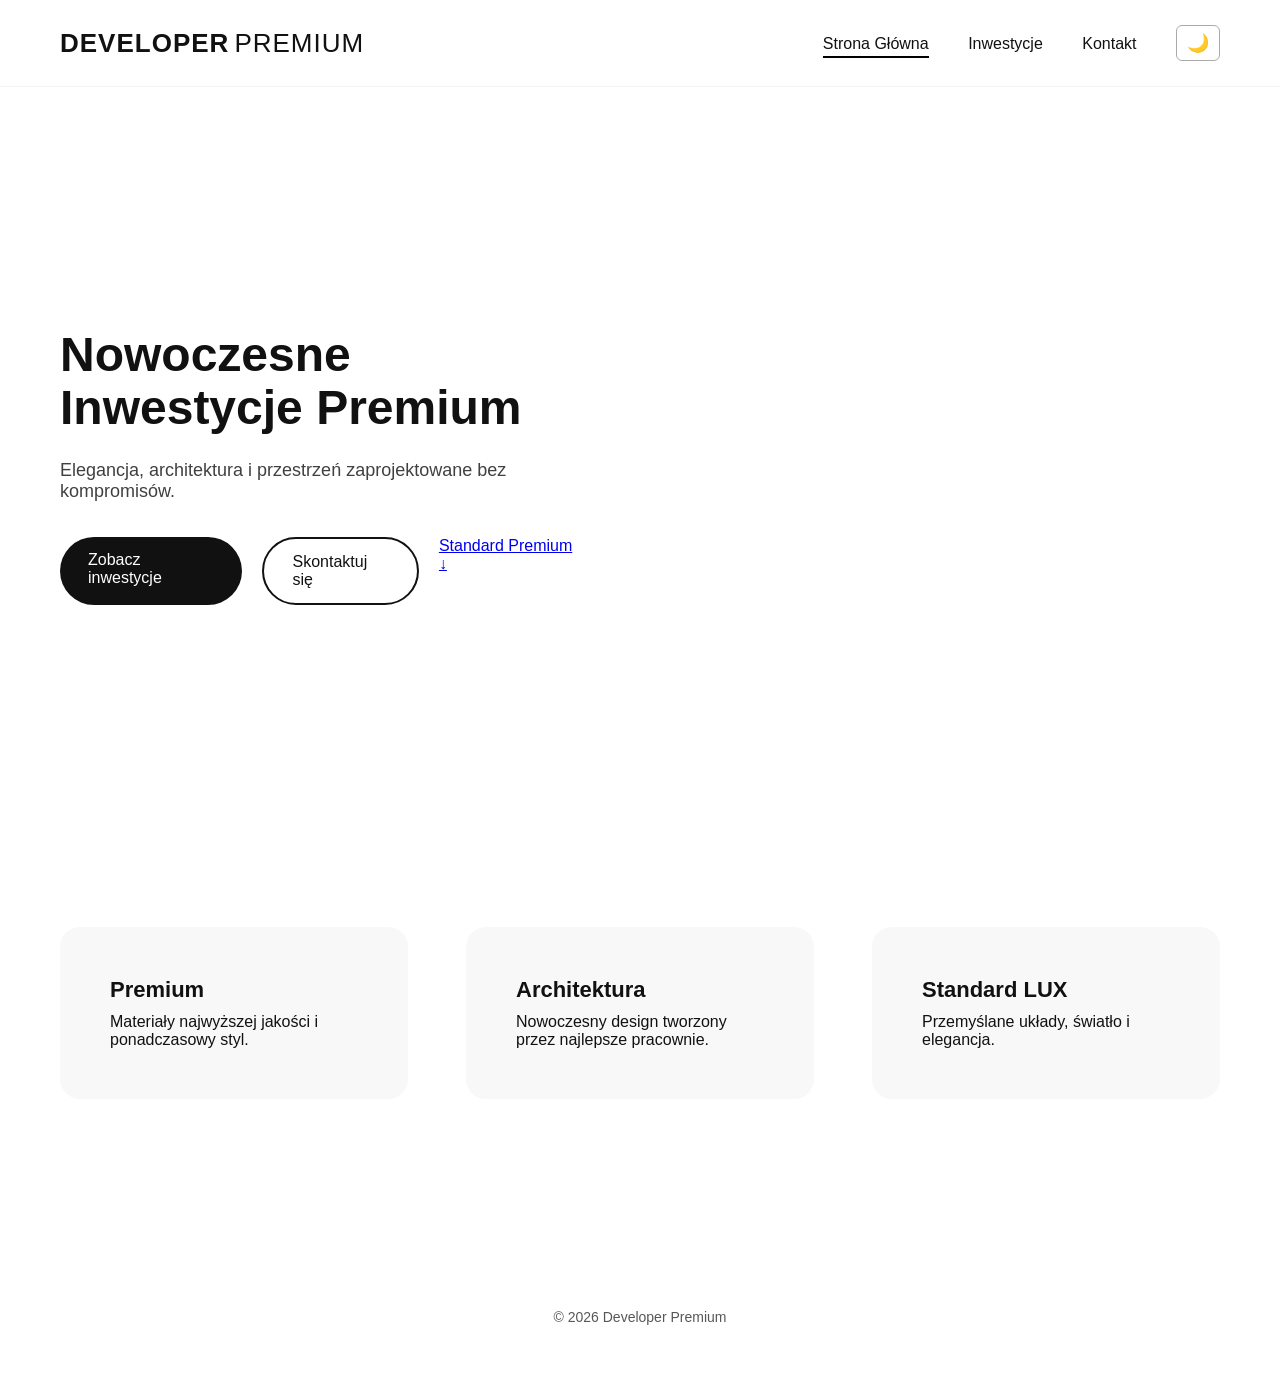
==== commit 4fd2e1eb: "Update index.html" ====
--- a/index.html
+++ b/index.html
@@ -1,74 +1,56 @@
 <!DOCTYPE html>
 <html lang="pl">
 <head>
-  <meta charset="UTF-8" />
-  <meta name="viewport" content="width=device-width, initial-scale=1.0">
-  <title>Developer Premium – LUX</title>
-
+  <meta charset="UTF-8">
+  <title>Developer Premium – Strona Główna</title>
   <link rel="stylesheet" href="style.css">
   <script defer src="script.js"></script>
 </head>
 
-<body class="page-hidden">
+<body>
 
-<!-- HEADER -->
-<header class="header">
-  <div class="logo">DEVELOPER<span>LUX</span></div>
-
+<header class="header reveal">
+  <div class="logo">DEVELOPER<span>PREMIUM</span></div>
   <nav>
     <a href="index.html" class="active">Strona Główna</a>
     <a href="inwestycje.html">Inwestycje</a>
     <a href="kontakt.html">Kontakt</a>
-    <button id="themeToggle" class="theme-toggle">🌙</button>
+    <button class="lang-switch" id="langBtn">🌙</button>
   </nav>
 </header>
 
-<!-- HERO -->
-<section class="hero">
-  <div class="hero-content reveal">
-    <h1 class="lux-title">
-      Nowoczesne Inwestycje Premium
-    </h1>
-
-    <p class="lux-subtitle">
-      Elegancja, architektura i przestrzeń zaprojektowane bez kompromisów.
-    </p>
+<section class="hero reveal">
+  <div class="hero-content">
+    <h1>Nowoczesne Inwestycje Premium</h1>
+    <p>Elegancja, architektura i przestrzeń zaprojektowane bez kompromisów.</p>
 
     <div class="buttons">
       <a href="inwestycje.html" class="btn-primary">Zobacz inwestycje</a>
       <a href="kontakt.html" class="btn-secondary">Skontaktuj się</a>
-      <a href="#features" class="btn-ghost scroll-btn">Przejdź dalej ↓</a>
+      <a href="#features" class="btn-ghost">Standard Premium ↓</a>
     </div>
   </div>
 
-  <div class="hero-bg"></div>
+  <div class="hero-image" style="background-image:url('assets/hero.jpg')"></div>
 </section>
 
-<!-- FEATURES -->
-<section id="features" class="features">
-
-  <a href="premium-standard.html" class="feature-card reveal">
-    <div class="feature-bg" style="background-image:url('assets/feat1.jpg')"></div>
+<section id="features" class="features reveal">
+  <div class="feature">
     <h3>Premium</h3>
-    <p>Materiały najwyższej jakości. Luksus, który czuć w każdym detalu.</p>
-  </a>
-
-  <a href="architektura.html" class="feature-card reveal">
-    <div class="feature-bg" style="background-image:url('assets/feat2.jpg')"></div>
+    <p>Materiały najwyższej jakości i ponadczasowy styl.</p>
+  </div>
+  <div class="feature">
     <h3>Architektura</h3>
-    <p>Nowoczesny styl tworzony przez najlepsze pracownie architektoniczne.</p>
-  </a>
-
-  <a href="lux-standard.html" class="feature-card reveal">
-    <div class="feature-bg" style="background-image:url('assets/feat3.jpg')"></div>
+    <p>Nowoczesny design tworzony przez najlepsze pracownie.</p>
+  </div>
+  <div class="feature">
     <h3>Standard LUX</h3>
-    <p>Elegancja, światło, ponadczasowa prostota ponad standardem premium.</p>
-  </a>
-
+    <p>Przemyślane układy, światło i elegancja.</p>
+  </div>
 </section>
 
 <footer>
-  <p>© 2026 Developer Premium LUX</p>
+  <p>© 2026 Developer Premium</p>
 </footer>
 
 </body>
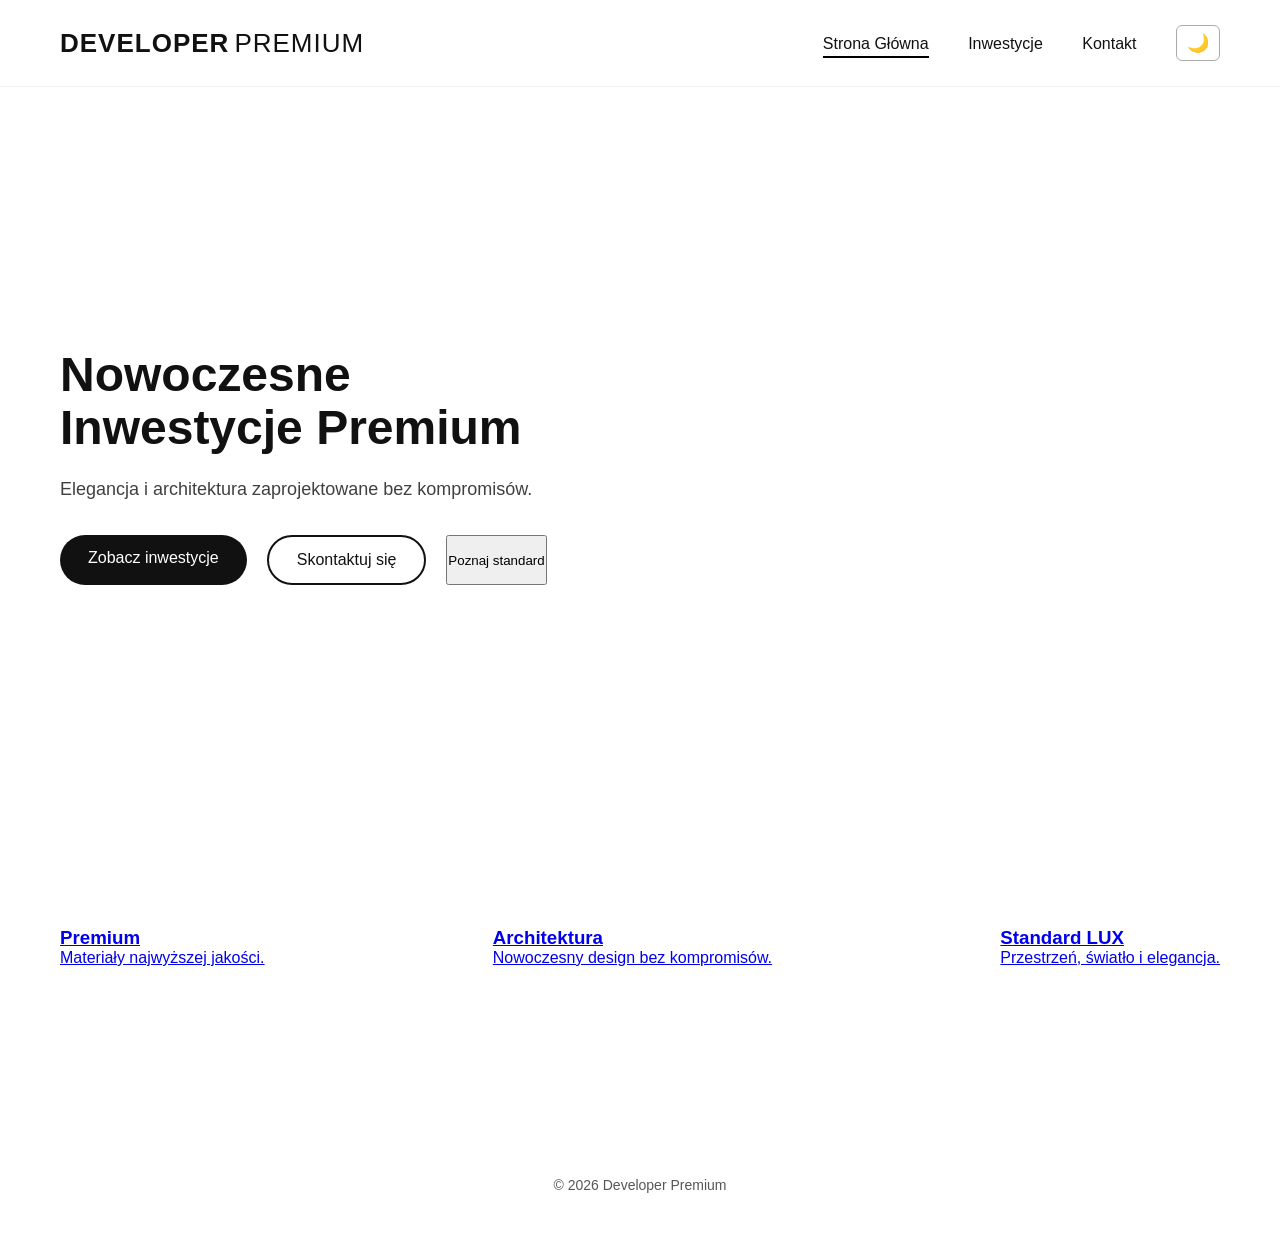
==== commit dd6bdc66: "Update index.html" ====
--- a/index.html
+++ b/index.html
@@ -9,6 +9,9 @@
 
 <body>
 
+<!-- =======================================
+     HEADER
+======================================= -->
 <header class="header reveal">
   <div class="logo">DEVELOPER<span>PREMIUM</span></div>
   <nav>
@@ -19,36 +22,57 @@
   </nav>
 </header>
 
+<!-- =======================================
+     HERO
+======================================= -->
 <section class="hero reveal">
   <div class="hero-content">
     <h1>Nowoczesne Inwestycje Premium</h1>
-    <p>Elegancja, architektura i przestrzeń zaprojektowane bez kompromisów.</p>
+    <p>Elegancja i architektura zaprojektowane bez kompromisów.</p>
 
     <div class="buttons">
       <a href="inwestycje.html" class="btn-primary">Zobacz inwestycje</a>
       <a href="kontakt.html" class="btn-secondary">Skontaktuj się</a>
-      <a href="#features" class="btn-ghost">Standard Premium ↓</a>
+      <button id="scrollToFeatures" class="btn-scroll">Poznaj standard</button>
     </div>
   </div>
 
-  <div class="hero-image" style="background-image:url('assets/hero.jpg')"></div>
-</section>
-
-<section id="features" class="features reveal">
-  <div class="feature">
-    <h3>Premium</h3>
-    <p>Materiały najwyższej jakości i ponadczasowy styl.</p>
-  </div>
-  <div class="feature">
-    <h3>Architektura</h3>
-    <p>Nowoczesny design tworzony przez najlepsze pracownie.</p>
-  </div>
-  <div class="feature">
-    <h3>Standard LUX</h3>
-    <p>Przemyślane układy, światło i elegancja.</p>
+  <div class="hero-image"
+       style="background-image:url('https://images.unsplash.com/photo-1600596542815-ffad4c1539a9?q=80&w=1200');">
   </div>
 </section>
 
+<!-- =======================================
+     FEATURES / 3 KARTY
+======================================= -->
+<section class="features reveal">
+
+  <a href="invest_premium.html" class="feature-card"
+     style="background-image:url('https://images.unsplash.com/photo-1586105251261-72a756497a12?q=80&w=1200');">
+    <div class="overlay"></div>
+    <h3>Premium</h3>
+    <p>Materiały najwyższej jakości.</p>
+  </a>
+
+  <a href="invest_architektura.html" class="feature-card"
+     style="background-image:url('https://images.unsplash.com/photo-1595526114035-0d45ed16cfbf?q=80&w=1200');">
+    <div class="overlay"></div>
+    <h3>Architektura</h3>
+    <p>Nowoczesny design bez kompromisów.</p>
+  </a>
+
+  <a href="invest_lux.html" class="feature-card"
+     style="background-image:url('https://images.unsplash.com/photo-1600607687939-ce8a6c25118c?q=80&w=1200');">
+    <div class="overlay"></div>
+    <h3>Standard LUX</h3>
+    <p>Przestrzeń, światło i elegancja.</p>
+  </a>
+
+</section>
+
+<!-- =======================================
+     FOOTER
+======================================= -->
 <footer>
   <p>© 2026 Developer Premium</p>
 </footer>
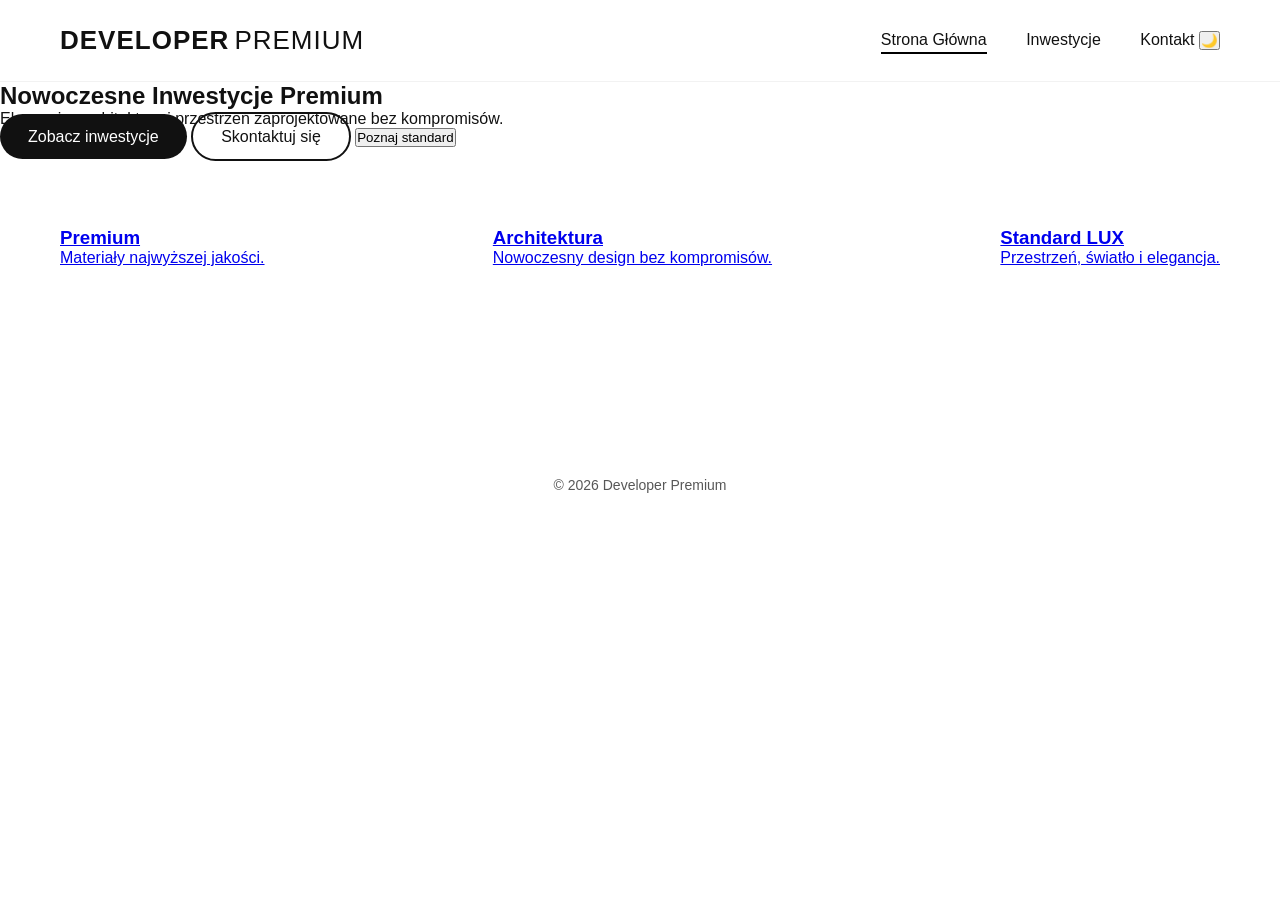
==== commit 15d73033: "Update index.html" ====
--- a/index.html
+++ b/index.html
@@ -9,43 +9,42 @@
 
 <body>
 
-<!-- =======================================
-     HEADER
-======================================= -->
-<header class="header reveal">
+<header class="header">
   <div class="logo">DEVELOPER<span>PREMIUM</span></div>
   <nav>
     <a href="index.html" class="active">Strona Główna</a>
     <a href="inwestycje.html">Inwestycje</a>
     <a href="kontakt.html">Kontakt</a>
-    <button class="lang-switch" id="langBtn">🌙</button>
+    <button class="theme-switch" id="themeBtn">🌙</button>
   </nav>
 </header>
 
-<!-- =======================================
-     HERO
-======================================= -->
-<section class="hero reveal">
-  <div class="hero-content">
+<!-- ===========================
+      ULTRA LUX HERO
+=========================== -->
+<section class="hero-full">
+  <div class="hero-inner">
     <h1>Nowoczesne Inwestycje Premium</h1>
-    <p>Elegancja i architektura zaprojektowane bez kompromisów.</p>
+    <p>Elegancja, architektura i przestrzeń zaprojektowane bez kompromisów.</p>
 
-    <div class="buttons">
+    <div class="hero-buttons">
       <a href="inwestycje.html" class="btn-primary">Zobacz inwestycje</a>
       <a href="kontakt.html" class="btn-secondary">Skontaktuj się</a>
-      <button id="scrollToFeatures" class="btn-scroll">Poznaj standard</button>
+      <button id="scrollToFeatures" class="btn-tertiary">Poznaj standard</button>
     </div>
   </div>
 
-  <div class="hero-image"
-       style="background-image:url('https://images.unsplash.com/photo-1600596542815-ffad4c1539a9?q=80&w=1200');">
+  <div class="hero-bg"
+       style="
+       background-image:url('https://images.unsplash.com/photo-1600585154340-be6161a56a0c?q=80&w=1500');
+       ">
   </div>
 </section>
 
-<!-- =======================================
-     FEATURES / 3 KARTY
-======================================= -->
-<section class="features reveal">
+<!-- ===========================
+      3 PREMIUM CARDS
+=========================== -->
+<section class="features" id="features">
 
   <a href="invest_premium.html" class="feature-card"
      style="background-image:url('https://images.unsplash.com/photo-1586105251261-72a756497a12?q=80&w=1200');">
@@ -70,9 +69,6 @@
 
 </section>
 
-<!-- =======================================
-     FOOTER
-======================================= -->
 <footer>
   <p>© 2026 Developer Premium</p>
 </footer>
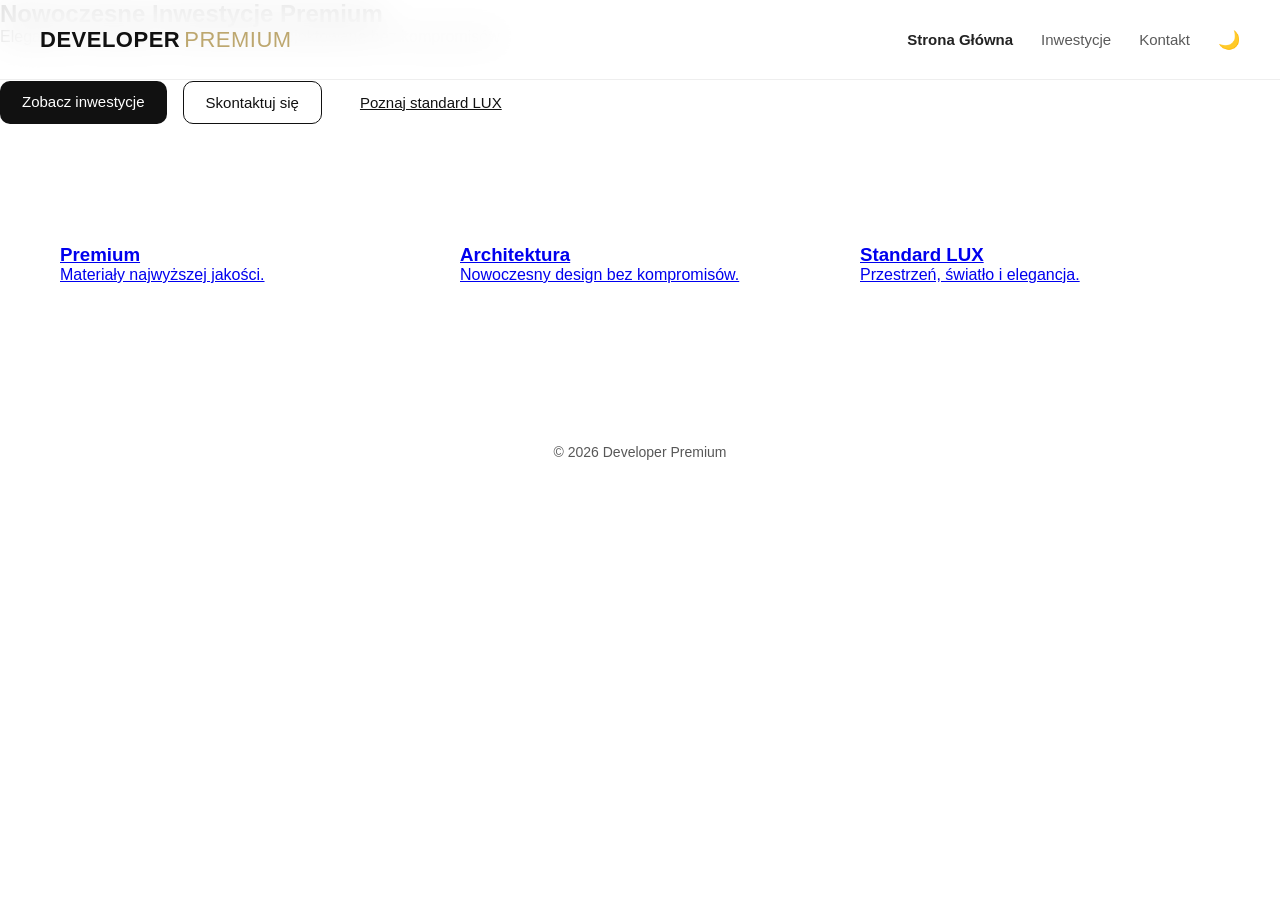
==== commit 39a29569: "Update index.html" ====
--- a/index.html
+++ b/index.html
@@ -2,13 +2,16 @@
 <html lang="pl">
 <head>
   <meta charset="UTF-8">
-  <title>Developer Premium – Strona Główna</title>
+  <title>Developer Premium – Inwestycje LUX</title>
   <link rel="stylesheet" href="style.css">
   <script defer src="script.js"></script>
 </head>
 
 <body>
 
+<!-- =====================================================
+     FIXED HEADER (premium scrolling)
+===================================================== -->
 <header class="header">
   <div class="logo">DEVELOPER<span>PREMIUM</span></div>
   <nav>
@@ -19,56 +22,59 @@
   </nav>
 </header>
 
-<!-- ===========================
-      ULTRA LUX HERO
-=========================== -->
-<section class="hero-full">
-  <div class="hero-inner">
-    <h1>Nowoczesne Inwestycje Premium</h1>
-    <p>Elegancja, architektura i przestrzeń zaprojektowane bez kompromisów.</p>
+<!-- =====================================================
+     ULTRA LUX HERO – pełny ekran, overlay, paralaksa
+===================================================== -->
+<section class="hero-lux" id="hero">
+  <div class="hero-overlay"></div>
+
+  <div class="hero-content">
+    <h1 class="lux-title">Nowoczesne Inwestycje Premium</h1>
+    <p class="lux-subtitle">Elegancja, architektura i przestrzeń zaprojektowane bez kompromisów.</p>
 
     <div class="hero-buttons">
       <a href="inwestycje.html" class="btn-primary">Zobacz inwestycje</a>
       <a href="kontakt.html" class="btn-secondary">Skontaktuj się</a>
-      <button id="scrollToFeatures" class="btn-tertiary">Poznaj standard</button>
+      <button id="scrollToFeatures" class="btn-tertiary">Poznaj standard LUX</button>
     </div>
   </div>
 
   <div class="hero-bg"
-       style="
-       background-image:url('https://images.unsplash.com/photo-1600585154340-be6161a56a0c?q=80&w=1500');
-       ">
+       style="background-image:url('https://images.unsplash.com/photo-1600585154340-be6161a56a0c?q=80&w=1500');">
   </div>
 </section>
 
-<!-- ===========================
-      3 PREMIUM CARDS
-=========================== -->
+<!-- =====================================================
+     3 CARDS LUX – premium hover, glass, transitions
+===================================================== -->
 <section class="features" id="features">
 
-  <a href="invest_premium.html" class="feature-card"
+  <a href="invest_premium.html" class="lux-card"
      style="background-image:url('https://images.unsplash.com/photo-1586105251261-72a756497a12?q=80&w=1200');">
-    <div class="overlay"></div>
+    <div class="lux-card-overlay"></div>
     <h3>Premium</h3>
     <p>Materiały najwyższej jakości.</p>
   </a>
 
-  <a href="invest_architektura.html" class="feature-card"
+  <a href="invest_architektura.html" class="lux-card"
      style="background-image:url('https://images.unsplash.com/photo-1595526114035-0d45ed16cfbf?q=80&w=1200');">
-    <div class="overlay"></div>
+    <div class="lux-card-overlay"></div>
     <h3>Architektura</h3>
     <p>Nowoczesny design bez kompromisów.</p>
   </a>
 
-  <a href="invest_lux.html" class="feature-card"
+  <a href="invest_lux.html" class="lux-card"
      style="background-image:url('https://images.unsplash.com/photo-1600607687939-ce8a6c25118c?q=80&w=1200');">
-    <div class="overlay"></div>
+    <div class="lux-card-overlay"></div>
     <h3>Standard LUX</h3>
     <p>Przestrzeń, światło i elegancja.</p>
   </a>
 
 </section>
 
+<!-- =====================================================
+     FOOTER
+===================================================== -->
 <footer>
   <p>© 2026 Developer Premium</p>
 </footer>
--- a/style.css
+++ b/style.css
@@ -1,142 +1,157 @@
-/* =========================================
-   PREMIUM ULTRA LUX STYLE
-   Developer – 2026
-   ========================================= */
-
-/* ----------- RESET ----------- */
+/* ============================
+   GLOBAL RESET & BASE
+============================ */
 * {
   margin: 0;
   padding: 0;
   box-sizing: border-box;
 }
 
-html {
+html, body {
+  font-family: 'Inter', sans-serif;
+  background: #fff;
+  color: #111;
   scroll-behavior: smooth;
 }
 
-body {
-  font-family: "Inter", sans-serif;
-  background: #ffffff;
-  color: #111;
-  overflow-x: hidden;
-  transition: background 0.3s, color 0.3s;
-}
-
-/* Dark Mode */
+/* Dark mode */
 body.dark {
-  background: #0c0c0c;
-  color: #e6e6e6;
-}
-
-/* ----------- HEADER ----------- */
-header {
+  background: #0f0f0f;
+  color: #eee;
+}
+
+/* ============================
+   HEADER
+============================ */
+.header {
   width: 100%;
-  padding: 25px 60px;
-  display: flex;
+  height: 80px;
+  display: flex;
+  align-items: center;
   justify-content: space-between;
-  align-items: center;
-  position: sticky;
+  padding: 0 40px;
+  position: fixed;
   top: 0;
+  left: 0;
+  z-index: 100;
   background: rgba(255, 255, 255, 0.85);
-  backdrop-filter: blur(10px);
-  border-bottom: 1px solid rgba(0,0,0,0.05);
-  z-index: 1000;
-}
-
-body.dark header {
-  background: rgba(10,10,10,0.85);
-  border-bottom: 1px solid rgba(255,255,255,0.05);
+  backdrop-filter: blur(18px);
+  border-bottom: 1px solid #eee;
+}
+
+body.dark .header {
+  background: rgba(20, 20, 20, 0.75);
+  border-bottom: 1px solid #222;
 }
 
 .logo {
-  font-size: 26px;
-  font-weight: 700;
-  letter-spacing: 1px;
+  font-size: 22px;
+  font-weight: 800;
+  letter-spacing: 0.5px;
 }
 
 .logo span {
   font-weight: 300;
-  margin-left: 5px;
-}
-
-nav a {
-  margin-left: 35px;
+  margin-left: 4px;
+  color: #bda76f;
+}
+
+/* NAV */
+.header nav {
+  display: flex;
+  gap: 28px;
+  align-items: center;
+}
+
+.header nav a {
   text-decoration: none;
-  font-size: 16px;
-  color: inherit;
+  font-size: 15px;
+  color: #222;
+  opacity: 0.75;
+  transition: 0.25s;
+}
+
+body.dark .header nav a {
+  color: #eee;
+  opacity: 0.85;
+}
+
+.header nav a.active,
+.header nav a:hover {
+  opacity: 1;
+  font-weight: 600;
+}
+
+.theme-switch {
+  background: none;
+  border: none;
+  font-size: 18px;
+  cursor: pointer;
+}
+
+/* ============================
+   HERO FULLSCREEN
+============================*/
+.hero-full {
+  margin-top: 80px;
+  width: 100%;
+  height: 90vh;
   position: relative;
-}
-
-nav a.active::after {
-  content: "";
+  overflow: hidden;
+  border-radius: 0 0 30px 30px;
+}
+
+.hero-bg {
   position: absolute;
-  bottom: -6px;
-  left: 0;
-  width: 100%;
-  height: 2px;
-  background: #000;
-}
-
-body.dark nav a.active::after {
-  background: #fff;
-}
-
-.lang-switch {
-  margin-left: 35px;
+  inset: 0;
+  background-size: cover;
+  background-position: center;
+  filter: brightness(0.75);
+  transition: 0.4s;
+}
+
+body.dark .hero-bg {
+  filter: brightness(0.45);
+}
+
+.hero-inner {
+  position: relative;
+  z-index: 5;
+  padding: 120px 60px;
+  max-width: 520px;
+}
+
+.hero-inner h1 {
+  font-size: 52px;
+  font-weight: 800;
+  line-height: 1.15;
+}
+
+.hero-inner p {
+  margin-top: 16px;
   font-size: 18px;
-  padding: 6px 10px;
-  border-radius: 6px;
+  opacity: 0.85;
+}
+
+/* HERO BUTTONS */
+.hero-buttons {
+  margin-top: 35px;
+  display: flex;
+  gap: 16px;
+}
+
+.btn-primary,
+.btn-secondary,
+.btn-tertiary {
+  padding: 12px 22px;
+  border-radius: 10px;
+  font-size: 15px;
   cursor: pointer;
-  border: 1px solid #aaa;
-  background: transparent;
-  transition: 0.3s;
-}
-
-body.dark .lang-switch {
-  border-color: #555;
-  color: #fff;
-}
-
-/* ----------- HERO ----------- */
-.hero {
-  display: flex;
-  align-items: center;
-  justify-content: space-between;
-  padding: 120px 60px;
-}
-
-.hero-content {
-  max-width: 520px;
-}
-
-.hero h1 {
-  font-size: 48px;
-  line-height: 1.1;
-  margin-bottom: 25px;
-  font-weight: 800;
-}
-
-.hero p {
-  font-size: 18px;
-  margin-bottom: 35px;
-  opacity: 0.8;
-}
-
-.hero .buttons {
-  display: flex;
-  gap: 20px;
-}
-
-.btn-primary,
-.btn-secondary {
-  padding: 14px 28px;
-  border-radius: 50px;
-  cursor: pointer;
+  transition: 0.25s;
   text-decoration: none;
-  font-size: 16px;
-  transition: 0.3s;
-}
-
+}
+
+/* PRIMARY (black) */
 .btn-primary {
   background: #111;
   color: #fff;
@@ -147,265 +162,269 @@
   transform: translateY(-2px);
 }
 
-body.dark .btn-primary {
-  background: #fff;
-  color: #000;
-}
-
+/* SECONDARY (white border) */
 .btn-secondary {
-  border: 2px solid #111;
+  border: 1px solid #111;
+  background: transparent;
   color: #111;
 }
 
+body.dark .btn-secondary {
+  color: #fff;
+  border-color: #fff;
+}
+
 .btn-secondary:hover {
-  transform: translateY(-2px);
-}
-
-body.dark .btn-secondary {
-  border-color: #fff;
-  color: #fff;
-}
-
-/* --- HERO IMAGE --- */
-.hero-image {
-  width: 50%;
-  height: 520px;
-  border-radius: 20px;
-  background-size: cover;
-  background-position: center;
-  background-repeat: no-repeat;
-}
-
-/* ----------- FEATURES (3 BOXES) ----------- */
+  background: #111;
+  color: #fff;
+}
+
+/* TERTIARY (transparent) */
+.btn-tertiary {
+  background: transparent;
+  color: #111;
+  border: none;
+  text-decoration: underline;
+}
+
+body.dark .btn-tertiary {
+  color: #fff;
+}
+
+.btn-tertiary:hover {
+  opacity: 0.6;
+}
+
+/* ============================
+   FEATURES 3 PREMIUM CARDS
+============================ */
 .features {
-  display: flex;
-  justify-content: space-between;
-  padding: 80px 60px;
-}
-
-.feature {
-  width: 30%;
-  padding: 50px;
-  border-radius: 20px;
-  background: #f8f8f8;
-  transition: 0.3s;
-}
-
-body.dark .feature {
-  background: #1a1a1a;
-}
-
-.feature:hover {
-  transform: translateY(-5px);
-}
-
-.feature h3 {
-  font-size: 22px;
-  margin-bottom: 10px;
-}
-
-/* ----------- INWESTYCJE HERO ----------- */
-.inwestycje-hero {
-  padding: 120px 60px 40px 60px;
-  text-align: left;
-}
-
-.inwestycje-hero h1 {
-  font-size: 42px;
-  margin-bottom: 20px;
-}
-
-/* ----------- GRID – INWESTYCJE LIST ----------- */
-.inwestycje-grid {
-  padding: 0 60px 80px;
+  margin-top: 80px;
+  padding: 40px 60px 120px;
   display: grid;
   grid-template-columns: repeat(3, 1fr);
   gap: 40px;
 }
 
-.inwestycja-card {
-  display: block;
+.feature-card {
+  height: 300px;
+  border-radius: 18px;
+  background-size: cover;
+  background-position: center;
+  overflow: hidden;
   position: relative;
+  text-decoration: none;
+  display: flex;
+  flex-direction: column;
+  justify-content: flex-end;
+  padding: 20px;
+  color: #fff;
+  transition: 0.35s;
+  cursor: pointer;
+}
+
+.feature-card .overlay {
+  position: absolute;
+  inset: 0;
+  background: linear-gradient(
+      to top,
+      rgba(0,0,0,0.6),
+      rgba(0,0,0,0.1)
+  );
+  z-index: 1;
+}
+
+.feature-card h3,
+.feature-card p {
+  position: relative;
+  z-index: 2;
+}
+
+.feature-card:hover {
+  transform: translateY(-6px);
+  filter: brightness(1.05);
+}
+
+/* DARK MODE */
+body.dark .feature-card {
+  filter: brightness(0.85);
+}
+
+/* ============================
+   FOOTER
+============================ */
+footer {
+  text-align: center;
+  padding: 40px 0;
+  opacity: 0.7;
+  font-size: 14px;
+}
+
+body.dark footer {
+  color: #bbb;
+}
+
+/* ============================
+   RESPONSIVE
+============================ */
+@media(max-width: 880px) {
+  .features {
+    grid-template-columns: 1fr;
+  }
+
+  .hero-inner {
+    padding: 80px 30px;
+  }
+
+  .hero-inner h1 {
+    font-size: 36px;
+  }
+
+  .hero-full {
+    height: 75vh;
+  }
+}
+/* =====================================
+   GLOBAL SUBPAGE FIXES (LUX VERSION)
+===================================== */
+
+/* Контейнер для всех внутренних страниц */
+.subpage {
+  max-width: 1200px;
+  margin: 120px auto 80px;
+  padding: 0 20px;
+}
+
+/* Заголовки подстраниц */
+.subpage h1 {
+  font-size: 38px;
+  margin-bottom: 30px;
+  font-weight: 700;
+}
+
+/* Абзацы */
+.subpage p {
+  font-size: 17px;
+  line-height: 1.6;
+  margin-bottom: 16px;
+}
+
+/* =====================================
+    INWESTYCJE – GRID
+===================================== */
+
+.inwestycje-grid {
+  display: grid;
+  grid-template-columns: repeat(auto-fit, minmax(280px, 1fr));
+  gap: 30px;
+  margin-top: 40px;
+}
+
+.inwest-card {
+  background: var(--card-bg);
   border-radius: 18px;
   overflow: hidden;
+  box-shadow: var(--shadow);
+  cursor: pointer;
+  transition: transform .25s ease;
   text-decoration: none;
   color: inherit;
-  transition: 0.35s;
-  background: #eaeaea;
-}
-
-body.dark .inwestycja-card {
-  background: #222;
-}
-
-.inwestycja-card .thumb {
-  height: 300px;
-  background-size: cover;
-  background-position: center;
-}
-
-.inwestycja-card h3 {
-  font-size: 22px;
-  margin: 20px;
-}
-
-.inwestycja-card p {
-  margin: 0 20px 20px;
-  opacity: 0.8;
-}
-
-.inwestycja-card:hover {
+}
+
+.inwest-card:hover {
   transform: translateY(-6px);
 }
 
-/* ----------- INDIVIDUAL INVEST PAGE ----------- */
+.inwest-card img {
+  width: 100%;
+  height: 180px;
+  object-fit: cover;
+}
+
+.inwest-card h3 {
+  font-size: 20px;
+  padding: 15px 15px 5px;
+}
+
+.inwest-card p {
+  padding: 0 15px 20px;
+  opacity: .7;
+}
+
+/* =====================================
+    PODSTRONA INWESTYCJI (PANORAMA / PRZYSTAŃ / TARASY)
+===================================== */
+
 .invest-hero {
   display: flex;
-  padding: 120px 60px;
-  gap: 60px;
-}
-
-.invest-image {
+  gap: 40px;
+  align-items: flex-start;
+  margin-bottom: 60px;
+}
+
+.invest-hero img {
+  width: 45%;
+  border-radius: 20px;
+  box-shadow: var(--shadow);
+}
+
+.invest-info {
   width: 55%;
-  height: 520px;
-  background-size: cover;
-  background-position: center;
-  border-radius: 20px;
-}
-
-.invest-info {
-  width: 45%;
 }
 
 .invest-info h1 {
-  font-size: 42px;
-  margin-bottom: 20px;
-}
-
-.invest-info .lead {
-  font-size: 18px;
-  margin-bottom: 25px;
-  opacity: 0.8;
-}
-
-.details {
-  margin-bottom: 30px;
-  list-style: none;
-}
-
-.details li {
-  margin-bottom: 8px;
-  opacity: 0.9;
-}
-
-/* ----------- CONTACT ----------- */
-.contact {
-  padding: 120px 60px;
-  display: flex;
-  gap: 80px;
-}
+  margin-bottom: 15px;
+}
+
+.invest-info ul {
+  margin: 20px 0 30px;
+  padding-left: 20px;
+  line-height: 1.7;
+}
+
+/* =====================================
+    KONTAKT
+===================================== */
 
 .contact-form {
-  width: 50%;
   display: flex;
   flex-direction: column;
-  gap: 20px;
+  gap: 15px;
+  max-width: 500px;
 }
 
 .contact-form input,
 .contact-form textarea {
-  padding: 14px;
-  border-radius: 10px;
+  padding: 14px 16px;
+  border-radius: 12px;
   border: 1px solid #ccc;
   font-size: 16px;
-  width: 100%;
-  transition: 0.3s;
-}
-
-.contact-form input:focus,
-.contact-form textarea:focus {
-  border-color: #000;
-}
-
+}
+
+.contact-form textarea {
+  height: 150px;
+  resize: none;
+}
+
+/* =====================================
+    DARK MODE FIX UNIVERSAL
+===================================== */
+
+body.dark .subpage,
 body.dark .contact-form input,
 body.dark .contact-form textarea {
-  background: #1a1a1a;
-  border-color: #444;
-  color: #fff;
-}
-
-.contact-info {
-  width: 40%;
-  font-size: 18px;
-  line-height: 1.7;
-}
-
-/* ----------- FOOTER ----------- */
-footer {
-  padding: 50px;
-  text-align: center;
-  opacity: 0.7;
-  font-size: 14px;
-  margin-top: 80px;
-}
-
-/* ----------- 404 ----------- */
-.notfound {
-  text-align: center;
-  padding: 140px 20px;
-}
-
-.notfound h1 {
-  font-size: 92px;
-}
-
-.notfound p {
-  margin-top: 20px;
-  font-size: 22px;
-}
-
-/* ----------- RESPONSIVE ----------- */
-@media (max-width: 900px) {
-
-  .hero {
-    flex-direction: column;
-    text-align: center;
-  }
-
-  .hero-image {
-    width: 100%;
-    height: 380px;
-    margin-top: 30px;
-  }
-
-  .features {
-    flex-direction: column;
-    gap: 20px;
-  }
-
-  .features .feature {
-    width: 100%;
-  }
-
-  .inwestycje-grid {
-    grid-template-columns: 1fr;
-  }
-
-  .invest-hero {
-    flex-direction: column;
-  }
-
-  .invest-image,
-  .invest-info {
-    width: 100%;
-  }
-
-  .contact {
-    flex-direction: column;
-  }
-
-  .contact-form,
-  .contact-info {
-    width: 100%;
-  }
-   }
+  background: #111;
+  color: #fff;
+}
+
+body.dark .inwest-card {
+  background: #1f1f1f;
+}
+
+body.dark .inwest-card p {
+  color: #aaa;
+}
+
+body.dark .invest-info ul {
+  color: #ddd;
+}
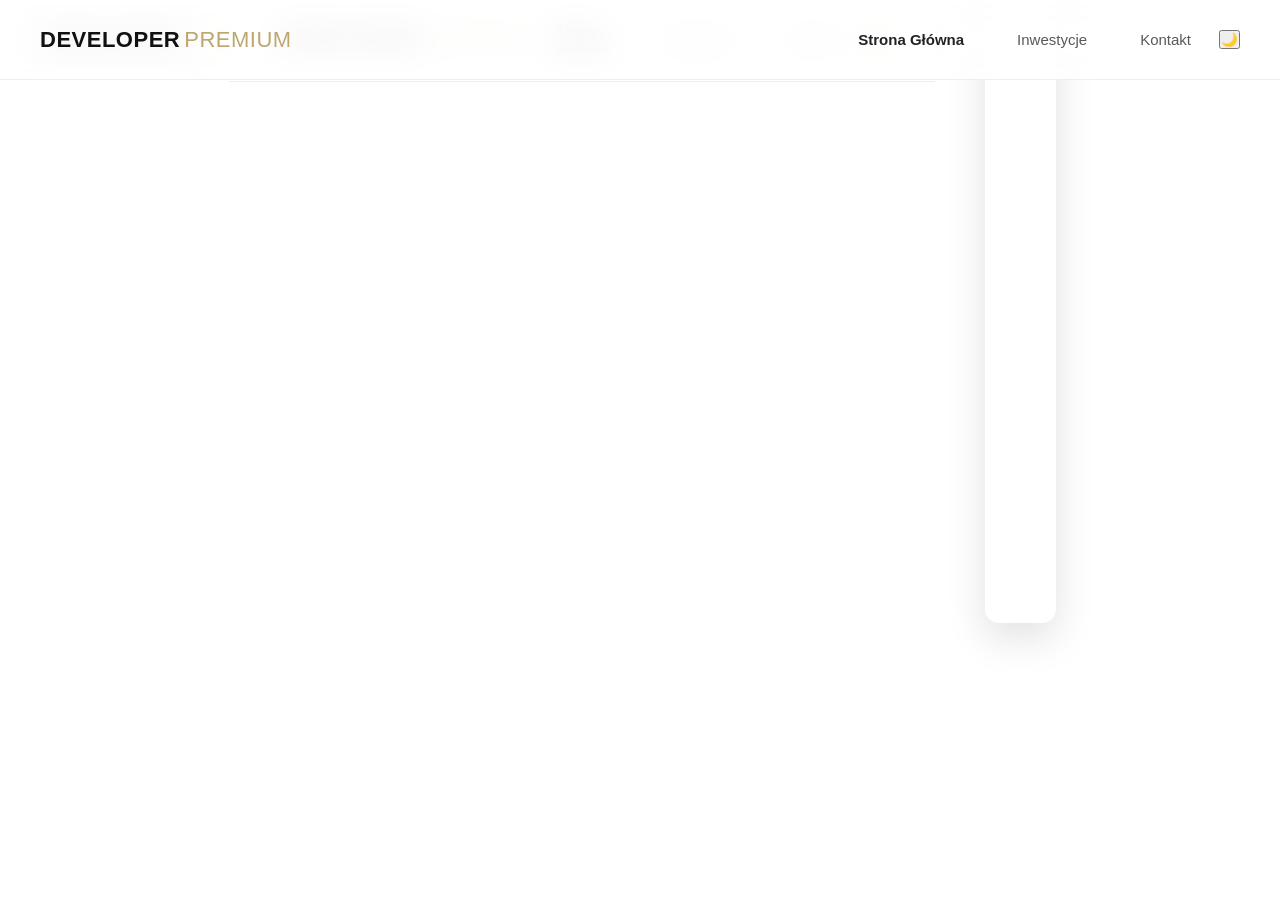
==== commit 6902acbe: "Update index.html" ====
--- a/index.html
+++ b/index.html
@@ -2,82 +2,273 @@
 <html lang="pl">
 <head>
   <meta charset="UTF-8">
-  <title>Developer Premium – Inwestycje LUX</title>
+  <title>Inwestycje Premium – Developer</title>
+  <meta charset="UTF-8" />
+  <meta name="viewport" content="width=device-width, initial-scale=1.0">
+  <title>Developer Premium – LUX</title>
+  <link rel="stylesheet" href="style.css">
+  <script defer src="script.js"></script>
+  <style>
+    body {
+      margin: 0;
+      font-family: 'Inter', sans-serif;
+      color: #111;
+      background: #fff;
+    }
+    header {
+      display: flex;
+      justify-content: space-between;
+      align-items: center;
+      padding: 25px 50px;
+      border-bottom: 1px solid #eee;
+      background: #fff;
+      position: sticky;
+      top: 0;
+      z-index: 50;
+    }
+    .logo {
+      font-size: 26px;
+      font-weight: 700;
+      letter-spacing: 1px;
+    }
+    nav a {
+      margin-left: 25px;
+      text-decoration: none;
+      font-size: 15px;
+      color: #333;
+      transition: 0.2s;
+    }
+    nav a:hover {
+      color: #000;
+    }
+    .hero {
+      display: flex;
+      height: 90vh;
+      padding: 0 50px;
+      align-items: center;
+      justify-content: space-between;
+    }
+    .hero-content {
+      max-width: 45%;
+    }
+    .hero .title {
+      font-size: 48px;
+      font-weight: 600;
+      line-height: 1.2;
+      margin-bottom: 20px;
+    }
+    .hero .subtitle {
+      font-size: 18px;
+      color: #555;
+      margin-bottom: 30px;
+      line-height: 1.6;
+    }
+    .buttons {
+      display: flex;
+      gap: 15px;
+    }
+    .btn-primary, .btn-secondary {
+      padding: 14px 26px;
+      border-radius: 8px;
+      text-decoration: none;
+      font-size: 16px;
+      transition: 0.25s;
+    }
+    .btn-primary {
+      background: #111;
+      color: #fff;
+    }
+    .btn-primary:hover {
+      background: #333;
+    }
+    .btn-secondary {
+      border: 1px solid #111;
+      color: #111;
+    }
+    .btn-secondary:hover {
+      background: #111;
+      color: #fff;
+    }
+    .hero-image {
+      width: 50%;
+      height: 75vh;
+      border-radius: 14px;
+      background-size: cover;
+      background-position: center;
+      background-image: url("https://images.unsplash.com/photo-1572120360610-d971b9d7767c?w=1200");
+      box-shadow: 0 15px 40px rgba(0,0,0,0.12);
+    }
+    .features {
+      display: flex;
+      justify-content: space-between;
+      padding: 70px 50px;
+    }
+    .feature {
+      width: 30%;
+    }
+    .feature h3 {
+      font-size: 22px;
+      margin-bottom: 10px;
+    }
+    .feature p {
+      color: #666;
+      line-height: 1.6;
+    }
+    footer {
+      text-align: center;
+      padding: 40px 0;
+      margin-top: 30px;
+      border-top: 1px solid #eee;
+      color: #777;
+    }
+  </style>
+</head>
+
+<body>
+<body class="page-hidden">
+<!-- HEADER -->
+<header class="header">
+  <div class="logo">DEVELOPER<span>LUX</span></div>
+
+<header>
+  <div class="logo">DEVELOPER<span style="font-weight:300">PREMIUM</span></div>
+  <nav>
+    <a href="index.html" class="active">Strona Główna</a>
+    <a href="inwestycje.html">Inwestycje</a>
+    <a href="kontakt.html">Kontakt</a>
+    <button id="themeToggle" class="theme-toggle">🌙</button>
+  </nav>
+</header>
+
+<!-- HERO -->
+<section class="hero">
+  <div class="hero-content">
+    <h1 class="title">Nowoczesne Inwestycje Premium</h1>
+  <div class="hero-content reveal">
+    <h1 class="lux-title">
+      Nowoczesne Inwestycje Premium
+    </h1>
+
+    <p class="subtitle">
+    <p class="lux-subtitle">
+      Elegancja, architektura i przestrzeń zaprojektowane bez kompromisów.
+    </p>
+
+    <div class="buttons">
+      <a href="inwestycje.html" class="btn-primary">Zobacz inwestycje</a>
+      <a href="kontakt.html" class="btn-secondary">Skontaktuj się</a>
+      <a href="#features" class="btn-ghost scroll-btn">Przejdź dalej ↓</a>
+    </div>
+  </div>
+
+  <div class="hero-image"></div>
+</section>
+<section class="features">
+  <div class="feature">
+    <h3>Premium</h3>
+    <p>Materiały najwyższej jakości i ponadczasowy styl.</p>
+  </div>
+  <div class="feature">
+    <h3>Architektura</h3>
+    <p>Nowoczesny design tworzony przez najlepsze pracownie.</p>
+  </div>
+  <div class="feature">
+    <h3>Standard LUX</h3>
+    <p>Przemyślane układy, naturalne światło, elegancja.</p>
+  </div>
+</section>
+<footer>
+  <p>© 2026 Developer Premium</p>
+</footer>
+</body>
+</html>
+<!DOCTYPE html>
+<html lang="pl">
+<head>
+  <meta charset="UTF-8">
+  <title>Developer Premium – Strona Główna</title>
   <link rel="stylesheet" href="style.css">
   <script defer src="script.js"></script>
 </head>
-
 <body>
-
-<!-- =====================================================
-     FIXED HEADER (premium scrolling)
-===================================================== -->
-<header class="header">
+<!-- =======================================
+     HEADER
+======================================= -->
+<header class="header reveal">
   <div class="logo">DEVELOPER<span>PREMIUM</span></div>
   <nav>
     <a href="index.html" class="active">Strona Główna</a>
     <a href="inwestycje.html">Inwestycje</a>
     <a href="kontakt.html">Kontakt</a>
-    <button class="theme-switch" id="themeBtn">🌙</button>
+    <button class="lang-switch" id="langBtn">🌙</button>
   </nav>
 </header>
-
-<!-- =====================================================
-     ULTRA LUX HERO – pełny ekran, overlay, paralaksa
-===================================================== -->
-<section class="hero-lux" id="hero">
-  <div class="hero-overlay"></div>
-
+<!-- =======================================
+     HERO
+======================================= -->
+<section class="hero reveal">
   <div class="hero-content">
-    <h1 class="lux-title">Nowoczesne Inwestycje Premium</h1>
-    <p class="lux-subtitle">Elegancja, architektura i przestrzeń zaprojektowane bez kompromisów.</p>
-
-    <div class="hero-buttons">
+    <h1>Nowoczesne Inwestycje Premium</h1>
+    <p>Elegancja i architektura zaprojektowane bez kompromisów.</p>
+    <div class="buttons">
       <a href="inwestycje.html" class="btn-primary">Zobacz inwestycje</a>
       <a href="kontakt.html" class="btn-secondary">Skontaktuj się</a>
-      <button id="scrollToFeatures" class="btn-tertiary">Poznaj standard LUX</button>
+      <button id="scrollToFeatures" class="btn-scroll">Poznaj standard</button>
     </div>
   </div>
-
-  <div class="hero-bg"
-       style="background-image:url('https://images.unsplash.com/photo-1600585154340-be6161a56a0c?q=80&w=1500');">
-  </div>
-</section>
-
-<!-- =====================================================
-     3 CARDS LUX – premium hover, glass, transitions
-===================================================== -->
-<section class="features" id="features">
-
-  <a href="invest_premium.html" class="lux-card"
+  <div class="hero-image"
+       style="background-image:url('https://images.unsplash.com/photo-1600596542815-ffad4c1539a9?q=80&w=1200');">
+  </div>
+  <div class="hero-bg"></div>
+</section>
+
+<!-- =======================================
+     FEATURES / 3 KARTY
+======================================= -->
+<section class="features reveal">
+<!-- FEATURES -->
+<section id="features" class="features">
+
+  <a href="invest_premium.html" class="feature-card"
      style="background-image:url('https://images.unsplash.com/photo-1586105251261-72a756497a12?q=80&w=1200');">
-    <div class="lux-card-overlay"></div>
+    <div class="overlay"></div>
+  <a href="premium-standard.html" class="feature-card reveal">
+    <div class="feature-bg" style="background-image:url('assets/feat1.jpg')"></div>
     <h3>Premium</h3>
     <p>Materiały najwyższej jakości.</p>
+    <p>Materiały najwyższej jakości. Luksus, który czuć w każdym detalu.</p>
   </a>
 
-  <a href="invest_architektura.html" class="lux-card"
+  <a href="invest_architektura.html" class="feature-card"
      style="background-image:url('https://images.unsplash.com/photo-1595526114035-0d45ed16cfbf?q=80&w=1200');">
-    <div class="lux-card-overlay"></div>
+    <div class="overlay"></div>
+  <a href="architektura.html" class="feature-card reveal">
+    <div class="feature-bg" style="background-image:url('assets/feat2.jpg')"></div>
     <h3>Architektura</h3>
     <p>Nowoczesny design bez kompromisów.</p>
+    <p>Nowoczesny styl tworzony przez najlepsze pracownie architektoniczne.</p>
   </a>
 
-  <a href="invest_lux.html" class="lux-card"
+  <a href="invest_lux.html" class="feature-card"
      style="background-image:url('https://images.unsplash.com/photo-1600607687939-ce8a6c25118c?q=80&w=1200');">
-    <div class="lux-card-overlay"></div>
+    <div class="overlay"></div>
+  <a href="lux-standard.html" class="feature-card reveal">
+    <div class="feature-bg" style="background-image:url('assets/feat3.jpg')"></div>
     <h3>Standard LUX</h3>
     <p>Przestrzeń, światło i elegancja.</p>
+    <p>Elegancja, światło, ponadczasowa prostota ponad standardem premium.</p>
   </a>
 
 </section>
 
-<!-- =====================================================
+<!-- =======================================
      FOOTER
-===================================================== -->
+======================================= -->
 <footer>
   <p>© 2026 Developer Premium</p>
+  <p>© 2026 Developer Premium LUX</p>
 </footer>
 
 </body>
-</html>
+  </html>
+</html
